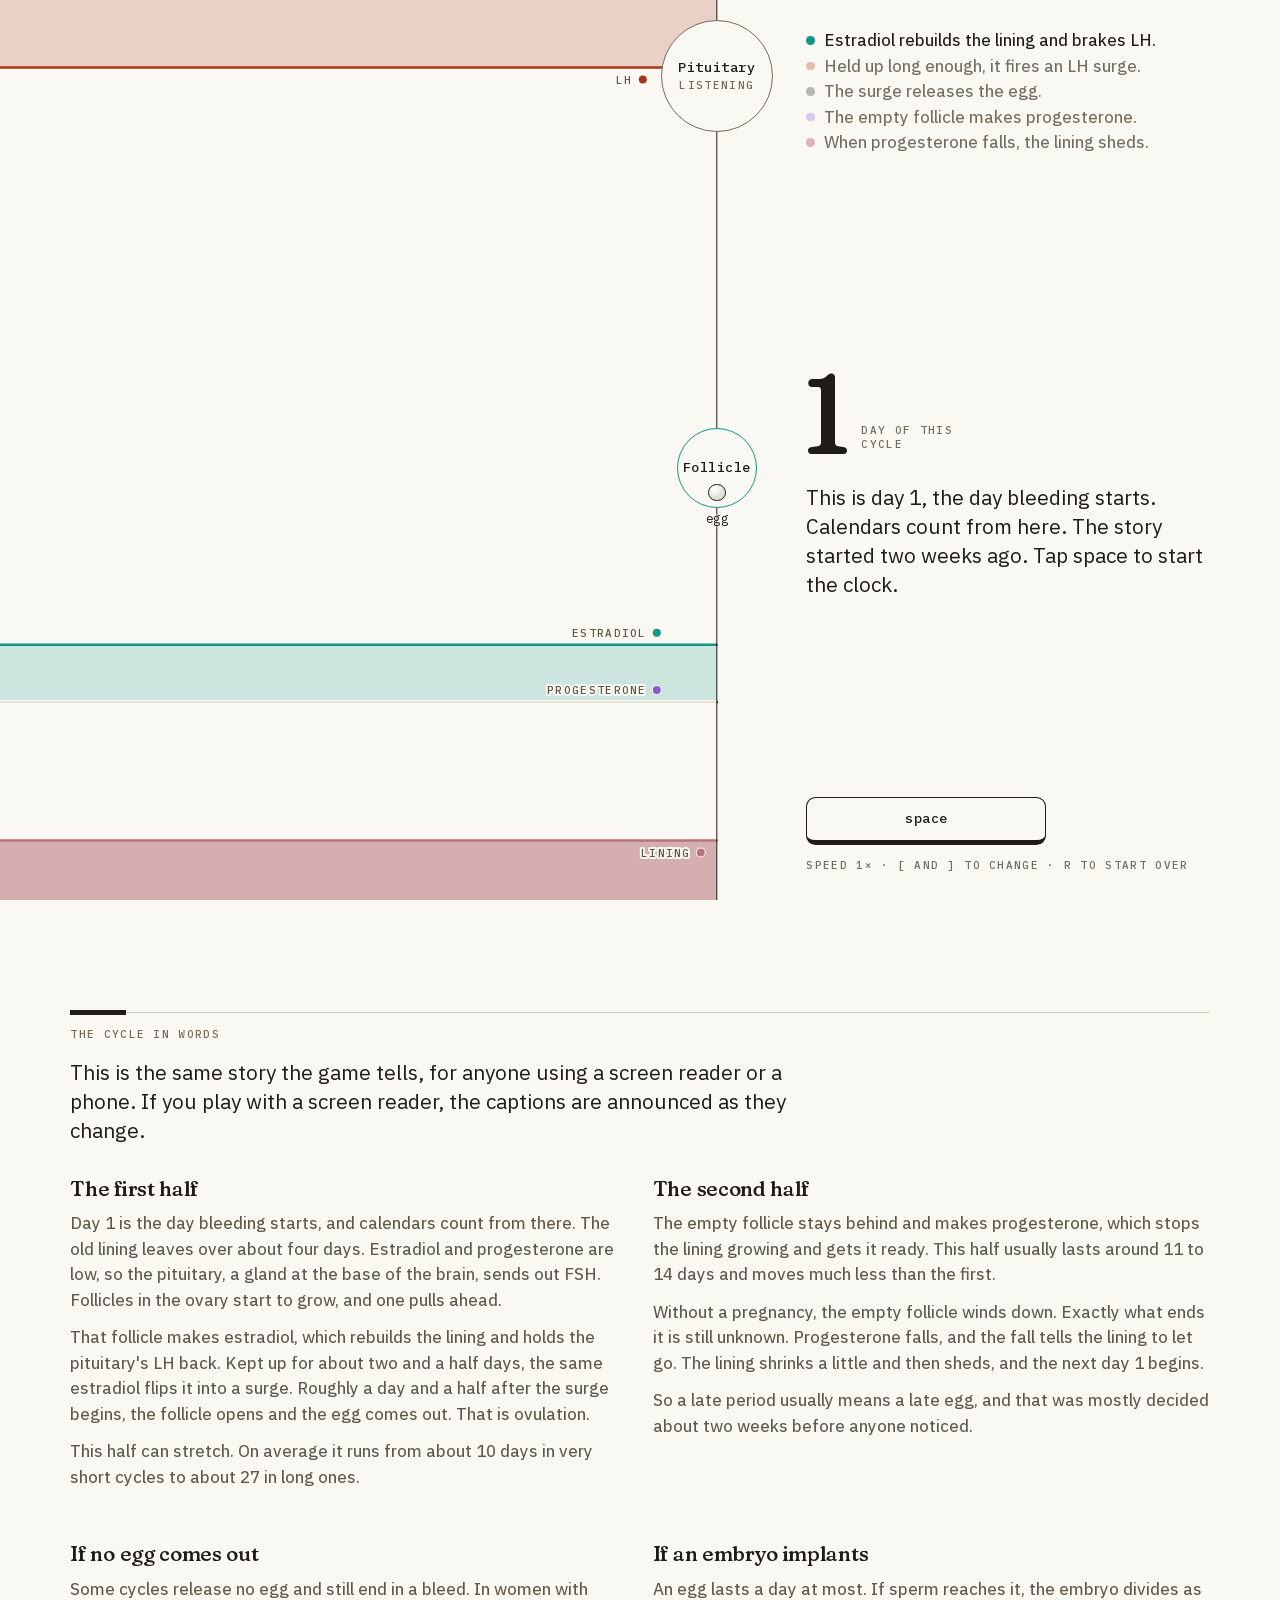
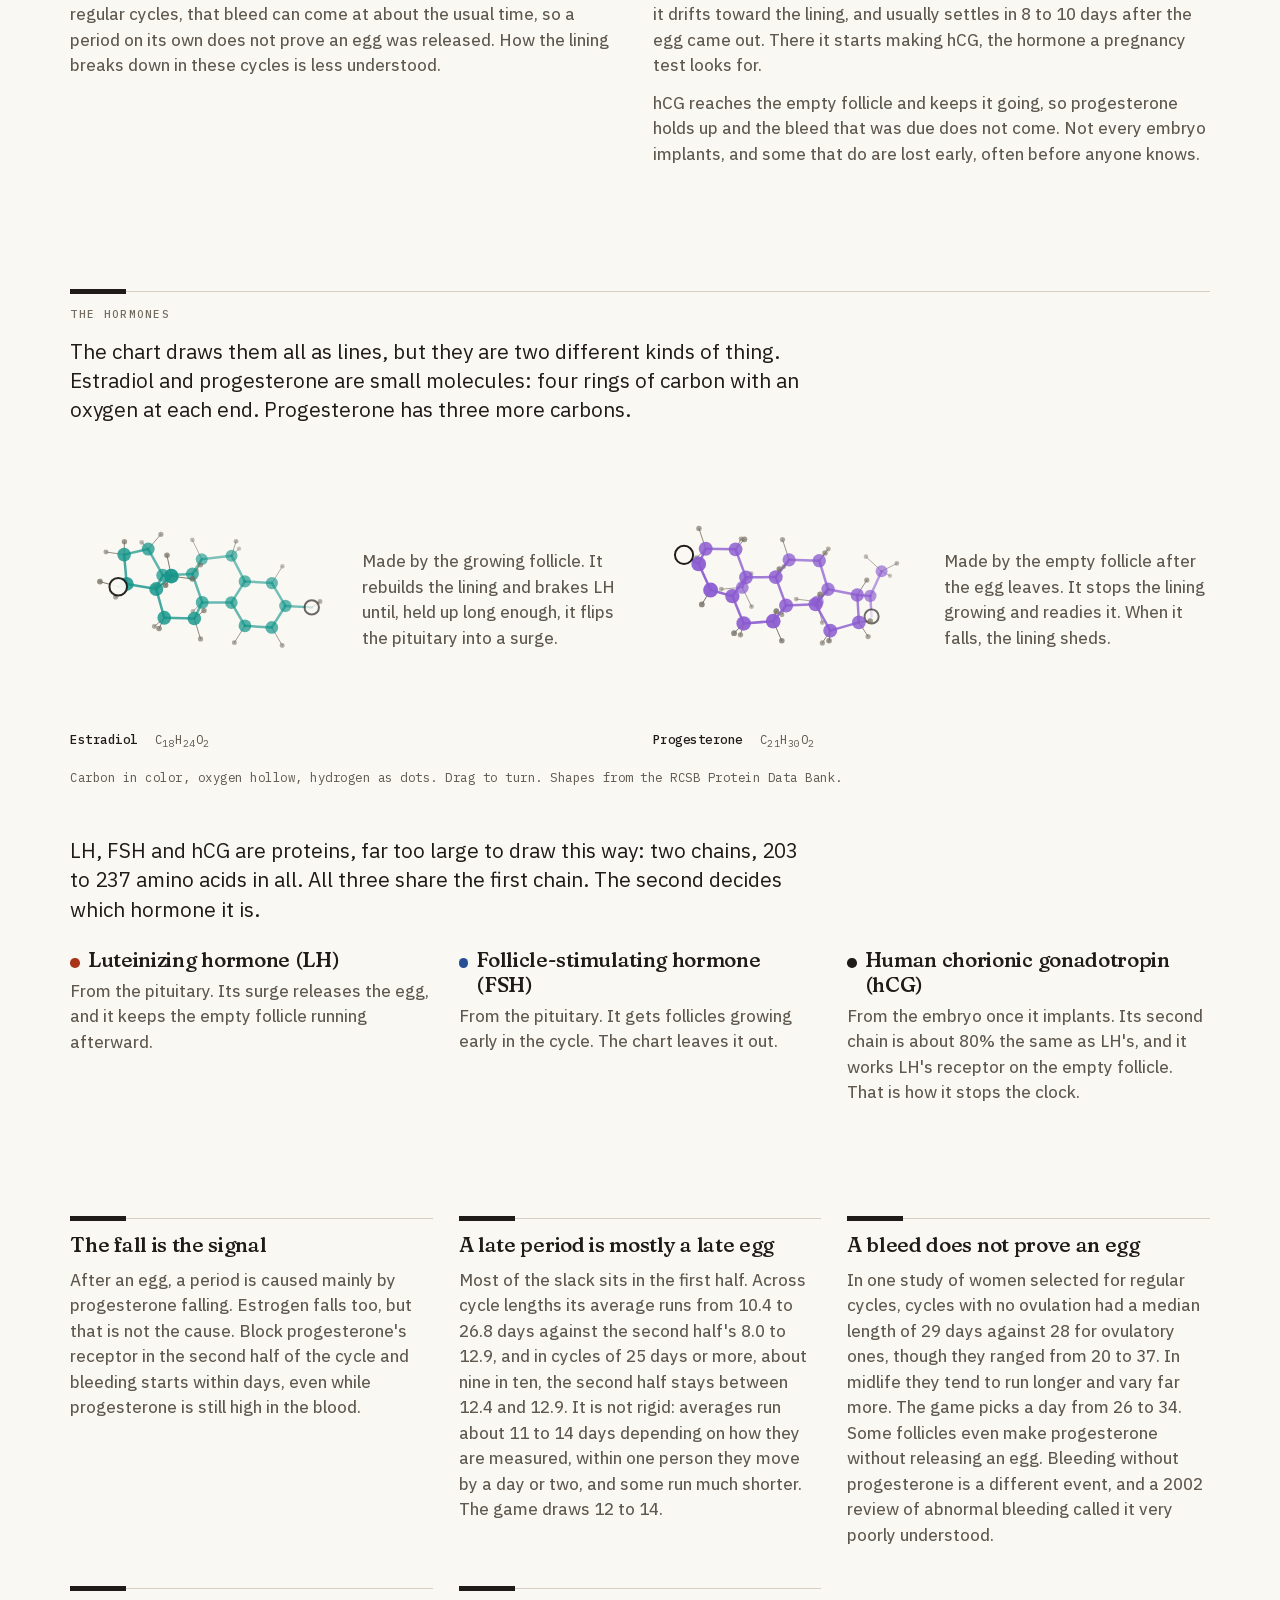
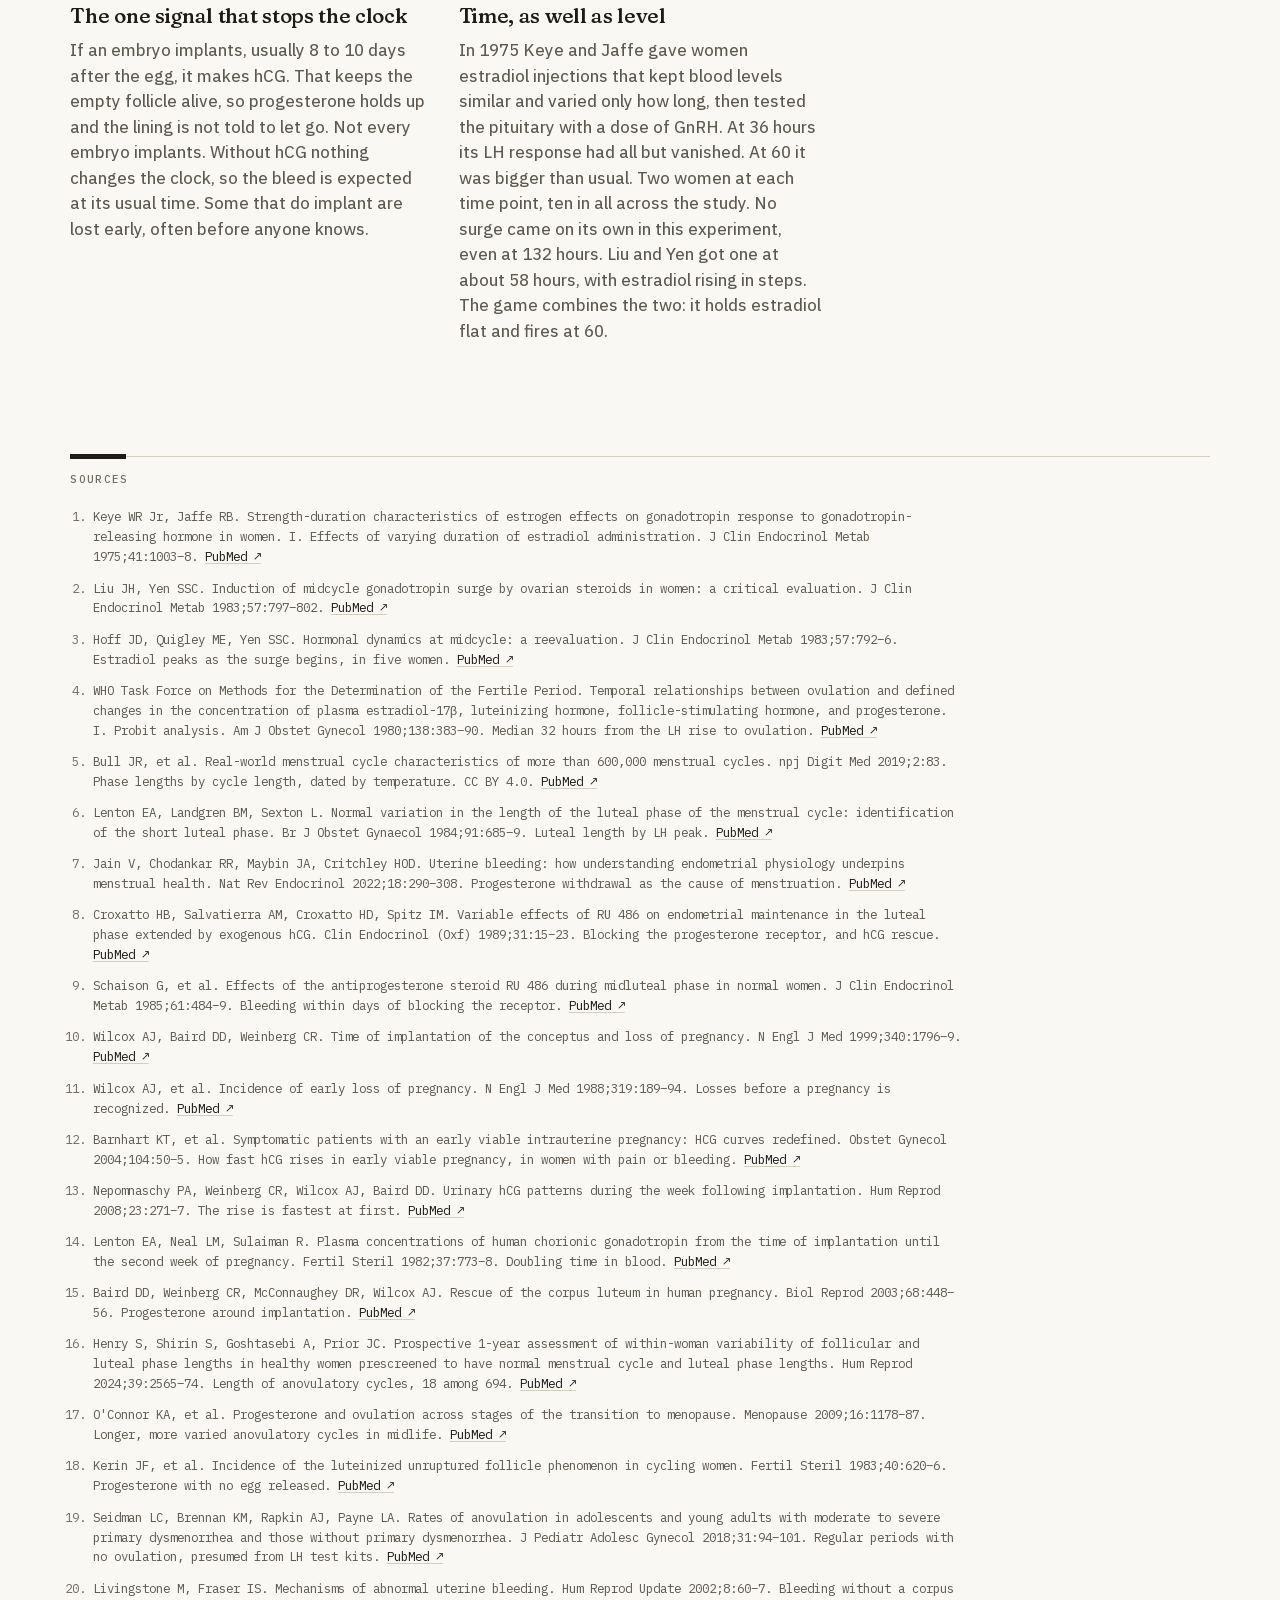
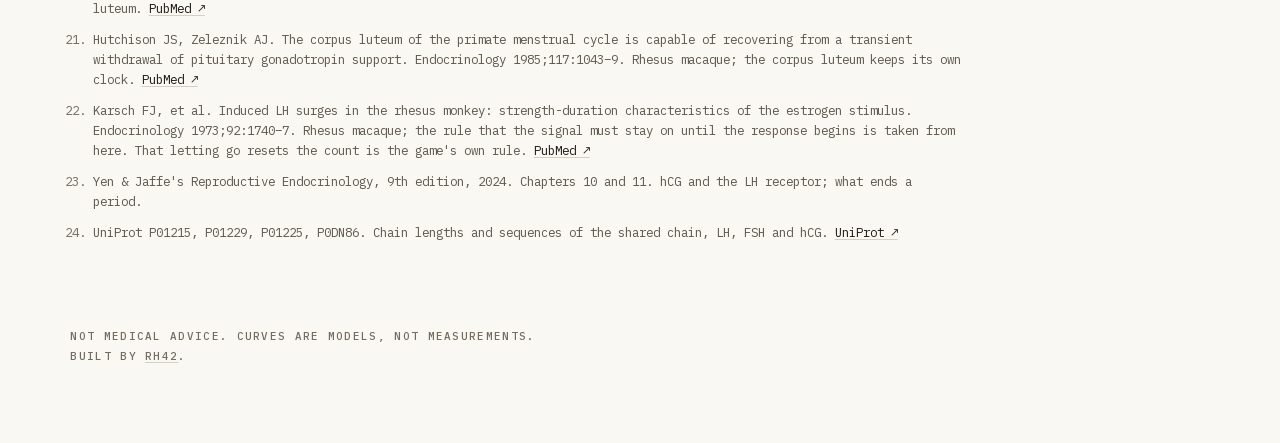
==== loop/index.html @ fba5a84f "loop/: one cycle, noindex draft + alt text fixes" ====
<!doctype html>
<html lang="en">
<head>
<meta charset="utf-8">
<meta name="viewport" content="width=device-width, initial-scale=1">
<title>One cycle</title>
<meta name="description" content="Hold the space bar and run a menstrual cycle: estradiol, the LH surge, ovulation, progesterone, and the bleed that follows about two weeks later.">
<meta name="robots" content="noindex">
<link rel="icon" href="../favicon.svg" type="image/svg+xml">
<link rel="stylesheet" href="../css/tokens.css?v=2">
<link rel="stylesheet" href="../css/base.css">
<link rel="stylesheet" href="../css/molecule.css">
<link rel="stylesheet" href="loop.css?v=8">
</head>
<body>
<noscript>
  <div style="max-width:62ch;margin:3rem auto;padding:0 1.5rem;font:400 16px/1.65 Georgia,serif">
    <h1>One cycle</h1>
    <p>A follicle makes estradiol, which rebuilds the lining and holds the pituitary back. Held up for about two and a half days, the same hormone flips the pituitary into an LH surge, and the surge releases the egg. The empty follicle then makes progesterone for about two weeks. When progesterone falls, the lining sheds. That is the bleed. If an embryo implants, it makes hCG, which keeps the empty follicle going, so progesterone holds up and there is no bleed.</p>
    <p><em>This page is interactive and needs JavaScript to draw itself. The summary above is the whole idea.</em></p>
  </div>
</noscript>

<main>
  <a class="skip" href="#words">Skip the game and read the cycle in words</a>
  <section class="stage" id="stage" aria-labelledby="st-h">
    <h1 id="st-h" class="sr-only">One cycle</h1>
    <div class="plot" id="plot" aria-hidden="true"></div>

    <div class="pit" id="pit" data-state="quiet" aria-hidden="true">
      <span class="organ-name">Pituitary</span>
      <span class="organ-state" id="pit-state">listening</span>
    </div>
    <div class="ov" id="ov" data-state="follicle" aria-hidden="true">
      <span class="organ-name" id="ov-name">Follicle</span>
      <span class="egg"></span>
    </div>

    <div class="future" id="future">
      <div class="slot">
        <ol class="chain" id="chain">
          <li data-c="e2">Estradiol rebuilds the lining and brakes LH.</li>
          <li data-c="lh">Held up long enough, it fires an LH surge.</li>
          <li data-c="egg-c">The surge releases the egg.</li>
          <li data-c="p4">The empty follicle makes progesterone.</li>
          <li data-c="blood">When progesterone falls, the lining sheds.</li>
        </ol>
        <div class="bars" id="bars"></div>
      </div>
      <p class="count" id="count-wrap"><span class="count-num" id="count">1</span><span class="label count-unit"><span id="count-unit">day of this cycle</span><span id="count-sub"></span></span></p>
      <p class="say" id="say" aria-live="polite">This is day 1, the day bleeding starts. Calendars count from here. The story started two weeks ago. Tap space to start the clock.</p>
      <div class="controls">
        <kbd class="key" id="key">space</kbd>
        <button type="button" class="reset" id="reset" hidden>Start over</button>
      </div>
      <p class="label speed" id="speed"></p>
    </div>
  </section>

  <div class="page">
    <p class="narrow">This version is built for a keyboard and a wide screen. Open it on a laptop to hold the space bar.</p>
    <section class="words" id="words" aria-labelledby="words-h">
      <div class="tab"><h2 id="words-h" class="label">The cycle in words</h2></div>
      <p class="cast-lede">This is the same story the game tells, for anyone using a screen reader or a phone. If you play with a screen reader, the captions are announced as they change.</p>
      <div class="words-grid grid">
        <article>
          <h3>The first half</h3>
          <p>Day 1 is the day bleeding starts, and calendars count from there. The old lining leaves over about four days. Estradiol and progesterone are low, so the pituitary, a gland at the base of the brain, sends out FSH. Follicles in the ovary start to grow, and one pulls ahead.</p>
          <p>That follicle makes estradiol, which rebuilds the lining and holds the pituitary's LH back. Kept up for about two and a half days, the same estradiol flips it into a surge. Roughly a day and a half after the surge begins, the follicle opens and the egg comes out. That is ovulation.</p>
          <p>This half can stretch. On average it runs from about 10 days in very short cycles to about 27 in long ones.</p>
        </article>
        <article>
          <h3>The second half</h3>
          <p>The empty follicle stays behind and makes progesterone, which stops the lining growing and gets it ready. This half usually lasts around 11 to 14 days and moves much less than the first.</p>
          <p>Without a pregnancy, the empty follicle winds down. Exactly what ends it is still unknown. Progesterone falls, and the fall tells the lining to let go. The lining shrinks a little and then sheds, and the next day 1 begins.</p>
          <p>So a late period usually means a late egg, and that was mostly decided about two weeks before anyone noticed.</p>
        </article>
        <article>
          <h3>If no egg comes out</h3>
          <p>Some cycles release no egg and still end in a bleed. In women with regular cycles, that bleed can come at about the usual time, so a period on its own does not prove an egg was released. How the lining breaks down in these cycles is less understood.</p>
        </article>
        <article>
          <h3>If an embryo implants</h3>
          <p>An egg lasts a day at most. If sperm reaches it, the embryo divides as it drifts toward the lining, and usually settles in 8 to 10 days after the egg came out. There it starts making hCG, the hormone a pregnancy test looks for.</p>
          <p>hCG reaches the empty follicle and keeps it going, so progesterone holds up and the bleed that was due does not come. Not every embryo implants, and some that do are lost early, often before anyone knows.</p>
        </article>
      </div>
    </section>

    <section class="cast" aria-labelledby="cast-h">
      <div class="tab"><h2 id="cast-h" class="label">The hormones</h2></div>
      <p class="cast-lede">The chart draws them all as lines, but they are two different kinds of thing. Estradiol and progesterone are small molecules: four rings of carbon with an oxygen at each end. Progesterone has three more carbons.</p>
      <div class="cast-small grid">
        <figure class="mol" data-mol="e2">
          <div class="mol-view" data-key="estradiol"></div>
          <figcaption><span class="mol-name">Estradiol</span> <span class="mol-formula">C<sub>18</sub>H<sub>24</sub>O<sub>2</sub></span></figcaption>
        </figure>
        <p class="cast-text">Made by the growing follicle. It rebuilds the lining and brakes LH until, held up long enough, it flips the pituitary into a surge.</p>
        <figure class="mol" data-mol="p4">
          <div class="mol-view" data-key="progesterone"></div>
          <figcaption><span class="mol-name">Progesterone</span> <span class="mol-formula">C<sub>21</sub>H<sub>30</sub>O<sub>2</sub></span></figcaption>
        </figure>
        <p class="cast-text">Made by the empty follicle after the egg leaves. It stops the lining growing and readies it. When it falls, the lining sheds.</p>
      </div>
      <p class="cast-how">Carbon in color, oxygen hollow, hydrogen as dots. Drag to turn. Shapes from the RCSB Protein Data Bank.</p>
      <p class="cast-lede proteins">LH, FSH and hCG are proteins, far too large to draw this way: two chains, 203 to 237 amino acids in all. All three share the first chain. The second decides which hormone it is.</p>
      <div class="cast-big grid">
        <article data-c="lh"><h3>Luteinizing hormone (LH)</h3><p>From the pituitary. Its surge releases the egg, and it keeps the empty follicle running afterward.</p></article>
        <article data-c="fsh"><h3>Follicle-stimulating hormone (FSH)</h3><p>From the pituitary. It gets follicles growing early in the cycle. The chart leaves it out.</p></article>
        <article data-c="hcg"><h3>Human chorionic gonadotropin (hCG)</h3><p>From the embryo once it implants. Its second chain is about 80% the same as LH's, and it works LH's receptor on the empty follicle. That is how it stops the clock.</p></article>
      </div>
    </section>

    <section class="notes grid" aria-label="What the cycle shows">
      <article class="tab">
        <h3>The fall is the signal</h3>
        <p>After an egg, a period is caused mainly by progesterone falling. Estrogen falls too, but that is not the cause. Block progesterone's receptor in the second half of the cycle and bleeding starts within days, even while progesterone is still high in the blood.</p>
      </article>
      <article class="tab">
        <h3>A late period is mostly a late egg</h3>
        <p>Most of the slack sits in the first half. Across cycle lengths its average runs from 10.4 to 26.8 days against the second half's 8.0 to 12.9, and in cycles of 25 days or more, about nine in ten, the second half stays between 12.4 and 12.9. It is not rigid: averages run about 11 to 14 days depending on how they are measured, within one person they move by a day or two, and some run much shorter. The game draws 12 to 14.</p>
      </article>
      <article class="tab">
        <h3>A bleed does not prove an egg</h3>
        <p>In one study of women selected for regular cycles, cycles with no ovulation had a median length of 29 days against 28 for ovulatory ones, though they ranged from 20 to 37. In midlife they tend to run longer and vary far more. The game picks a day from 26 to 34. Some follicles even make progesterone without releasing an egg. Bleeding without progesterone is a different event, and a 2002 review of abnormal bleeding called it very poorly understood.</p>
      </article>
      <article class="tab">
        <h3>The one signal that stops the clock</h3>
        <p>If an embryo implants, usually 8 to 10 days after the egg, it makes hCG. That keeps the empty follicle alive, so progesterone holds up and the lining is not told to let go. Not every embryo implants. Without hCG nothing changes the clock, so the bleed is expected at its usual time. Some that do implant are lost early, often before anyone knows.</p>
      </article>
      <article class="tab">
        <h3>Time, as well as level</h3>
        <p>In 1975 Keye and Jaffe gave women estradiol injections that kept blood levels similar and varied only how long, then tested the pituitary with a dose of GnRH. At 36 hours its LH response had all but vanished. At 60 it was bigger than usual. Two women at each time point, ten in all across the study. No surge came on its own in this experiment, even at 132 hours. Liu and Yen got one at about 58 hours, with estradiol rising in steps. The game combines the two: it holds estradiol flat and fires at 60.</p>
      </article>
    </section>

    <section class="sources" aria-labelledby="src-h">
      <div class="tab"><h2 id="src-h" class="label">Sources</h2></div>
      <ol>
        <li>Keye WR Jr, Jaffe RB. Strength-duration characteristics of estrogen effects on gonadotropin response to gonadotropin-releasing hormone in women. I. Effects of varying duration of estradiol administration. J Clin Endocrinol Metab 1975;41:1003–8. <a href="https://pubmed.ncbi.nlm.nih.gov/1107343/" target="_blank" rel="noopener">PubMed ↗</a></li>
        <li>Liu JH, Yen SSC. Induction of midcycle gonadotropin surge by ovarian steroids in women: a critical evaluation. J Clin Endocrinol Metab 1983;57:797–802. <a href="https://pubmed.ncbi.nlm.nih.gov/6411754/" target="_blank" rel="noopener">PubMed ↗</a></li>
        <li>Hoff JD, Quigley ME, Yen SSC. Hormonal dynamics at midcycle: a reevaluation. J Clin Endocrinol Metab 1983;57:792–6. Estradiol peaks as the surge begins, in five women. <a href="https://pubmed.ncbi.nlm.nih.gov/6411753/" target="_blank" rel="noopener">PubMed ↗</a></li>
        <li>WHO Task Force on Methods for the Determination of the Fertile Period. Temporal relationships between ovulation and defined changes in the concentration of plasma estradiol-17&beta;, luteinizing hormone, follicle-stimulating hormone, and progesterone. I. Probit analysis. Am J Obstet Gynecol 1980;138:383–90. Median 32 hours from the LH rise to ovulation. <a href="https://pubmed.ncbi.nlm.nih.gov/6775535/" target="_blank" rel="noopener">PubMed ↗</a></li>
        <li>Bull JR, et al. Real-world menstrual cycle characteristics of more than 600,000 menstrual cycles. npj Digit Med 2019;2:83. Phase lengths by cycle length, dated by temperature. CC BY 4.0. <a href="https://pubmed.ncbi.nlm.nih.gov/31482137/" target="_blank" rel="noopener">PubMed ↗</a></li>
        <li>Lenton EA, Landgren BM, Sexton L. Normal variation in the length of the luteal phase of the menstrual cycle: identification of the short luteal phase. Br J Obstet Gynaecol 1984;91:685–9. Luteal length by LH peak. <a href="https://pubmed.ncbi.nlm.nih.gov/6743610/" target="_blank" rel="noopener">PubMed ↗</a></li>
        <li>Jain V, Chodankar RR, Maybin JA, Critchley HOD. Uterine bleeding: how understanding endometrial physiology underpins menstrual health. Nat Rev Endocrinol 2022;18:290–308. Progesterone withdrawal as the cause of menstruation. <a href="https://pubmed.ncbi.nlm.nih.gov/35136207/" target="_blank" rel="noopener">PubMed ↗</a></li>
        <li>Croxatto HB, Salvatierra AM, Croxatto HD, Spitz IM. Variable effects of RU 486 on endometrial maintenance in the luteal phase extended by exogenous hCG. Clin Endocrinol (Oxf) 1989;31:15–23. Blocking the progesterone receptor, and hCG rescue. <a href="https://pubmed.ncbi.nlm.nih.gov/2598478/" target="_blank" rel="noopener">PubMed ↗</a></li>
        <li>Schaison G, et al. Effects of the antiprogesterone steroid RU 486 during midluteal phase in normal women. J Clin Endocrinol Metab 1985;61:484–9. Bleeding within days of blocking the receptor. <a href="https://pubmed.ncbi.nlm.nih.gov/2991322/" target="_blank" rel="noopener">PubMed ↗</a></li>
        <li>Wilcox AJ, Baird DD, Weinberg CR. Time of implantation of the conceptus and loss of pregnancy. N Engl J Med 1999;340:1796–9. <a href="https://pubmed.ncbi.nlm.nih.gov/10362823/" target="_blank" rel="noopener">PubMed ↗</a></li>
        <li>Wilcox AJ, et al. Incidence of early loss of pregnancy. N Engl J Med 1988;319:189–94. Losses before a pregnancy is recognized. <a href="https://pubmed.ncbi.nlm.nih.gov/3393170/" target="_blank" rel="noopener">PubMed ↗</a></li>
        <li>Barnhart KT, et al. Symptomatic patients with an early viable intrauterine pregnancy: HCG curves redefined. Obstet Gynecol 2004;104:50–5. How fast hCG rises in early viable pregnancy, in women with pain or bleeding. <a href="https://pubmed.ncbi.nlm.nih.gov/15229000/" target="_blank" rel="noopener">PubMed ↗</a></li>
        <li>Nepomnaschy PA, Weinberg CR, Wilcox AJ, Baird DD. Urinary hCG patterns during the week following implantation. Hum Reprod 2008;23:271–7. The rise is fastest at first. <a href="https://pubmed.ncbi.nlm.nih.gov/18083748/" target="_blank" rel="noopener">PubMed ↗</a></li>
        <li>Lenton EA, Neal LM, Sulaiman R. Plasma concentrations of human chorionic gonadotropin from the time of implantation until the second week of pregnancy. Fertil Steril 1982;37:773–8. Doubling time in blood. <a href="https://pubmed.ncbi.nlm.nih.gov/7115557/" target="_blank" rel="noopener">PubMed ↗</a></li>
        <li>Baird DD, Weinberg CR, McConnaughey DR, Wilcox AJ. Rescue of the corpus luteum in human pregnancy. Biol Reprod 2003;68:448–56. Progesterone around implantation. <a href="https://pubmed.ncbi.nlm.nih.gov/12533407/" target="_blank" rel="noopener">PubMed ↗</a></li>
        <li>Henry S, Shirin S, Goshtasebi A, Prior JC. Prospective 1-year assessment of within-woman variability of follicular and luteal phase lengths in healthy women prescreened to have normal menstrual cycle and luteal phase lengths. Hum Reprod 2024;39:2565–74. Length of anovulatory cycles, 18 among 694. <a href="https://pubmed.ncbi.nlm.nih.gov/39320898/" target="_blank" rel="noopener">PubMed ↗</a></li>
        <li>O'Connor KA, et al. Progesterone and ovulation across stages of the transition to menopause. Menopause 2009;16:1178–87. Longer, more varied anovulatory cycles in midlife. <a href="https://pubmed.ncbi.nlm.nih.gov/19568209/" target="_blank" rel="noopener">PubMed ↗</a></li>
        <li>Kerin JF, et al. Incidence of the luteinized unruptured follicle phenomenon in cycling women. Fertil Steril 1983;40:620–6. Progesterone with no egg released. <a href="https://pubmed.ncbi.nlm.nih.gov/6628705/" target="_blank" rel="noopener">PubMed ↗</a></li>
        <li>Seidman LC, Brennan KM, Rapkin AJ, Payne LA. Rates of anovulation in adolescents and young adults with moderate to severe primary dysmenorrhea and those without primary dysmenorrhea. J Pediatr Adolesc Gynecol 2018;31:94–101. Regular periods with no ovulation, presumed from LH test kits. <a href="https://pubmed.ncbi.nlm.nih.gov/29017868/" target="_blank" rel="noopener">PubMed ↗</a></li>
        <li>Livingstone M, Fraser IS. Mechanisms of abnormal uterine bleeding. Hum Reprod Update 2002;8:60–7. Bleeding without a corpus luteum. <a href="https://pubmed.ncbi.nlm.nih.gov/11866241/" target="_blank" rel="noopener">PubMed ↗</a></li>
        <li>Hutchison JS, Zeleznik AJ. The corpus luteum of the primate menstrual cycle is capable of recovering from a transient withdrawal of pituitary gonadotropin support. Endocrinology 1985;117:1043–9. Rhesus macaque; the corpus luteum keeps its own clock. <a href="https://pubmed.ncbi.nlm.nih.gov/3893990/" target="_blank" rel="noopener">PubMed ↗</a></li>
        <li>Karsch FJ, et al. Induced LH surges in the rhesus monkey: strength-duration characteristics of the estrogen stimulus. Endocrinology 1973;92:1740–7. Rhesus macaque; the rule that the signal must stay on until the response begins is taken from here. That letting go resets the count is the game's own rule. <a href="https://pubmed.ncbi.nlm.nih.gov/4196431/" target="_blank" rel="noopener">PubMed ↗</a></li>
        <li>Yen &amp; Jaffe's Reproductive Endocrinology, 9th edition, 2024. Chapters 10 and 11. hCG and the LH receptor; what ends a period.</li>
        <li>UniProt P01215, P01229, P01225, P0DN86. Chain lengths and sequences of the shared chain, LH, FSH and hCG. <a href="https://www.uniprot.org/uniprotkb/P01215/entry" target="_blank" rel="noopener">UniProt ↗</a></li>
      </ol>
    </section>

    <footer class="foot">
      <p class="label foot-note"><span>Not medical advice.</span> <span>Curves are models, not measurements.</span></p>
      <p class="label foot-note"><span>Built by <a href="https://rh42.github.io/" target="_blank" rel="noopener">rh42</a>.</span></p>
    </footer>
  </div>
</main>
<script type="module" src="loop.js?v=13"></script>
<script type="module" src="cast.js?v=3"></script>
</body>
</html>
---- css/tokens.css ----
/* self-hosted: no visitor IPs to Google, no third-party request on any page. Plex Sans is one
   variable file (weight and width axes); Fraunces is one variable file carrying the optical
   size, weight and SOFT axes the display roles below ask for. Latin subset only. Both
   families are SIL OFL 1.1 and their licences ship beside them in fonts/. */
@font-face { font-family: 'Fraunces'; src: url('../fonts/Fraunces-var.woff2') format('woff2'); font-weight: 100 900; font-display: swap; }
@font-face { font-family: 'IBM Plex Sans'; src: url('../fonts/PlexSans-var.woff2') format('woff2'); font-weight: 100 700; font-stretch: 75% 100%; font-style: normal; font-display: swap; }
@font-face { font-family: 'IBM Plex Sans'; src: url('../fonts/PlexSans-var-italic.woff2') format('woff2'); font-weight: 100 700; font-stretch: 75% 100%; font-style: italic; font-display: swap; }
@font-face { font-family: 'IBM Plex Mono'; src: url('../fonts/PlexMono-400.woff2') format('woff2'); font-weight: 400; font-display: swap; }
@font-face { font-family: 'IBM Plex Mono'; src: url('../fonts/PlexMono-500.woff2') format('woff2'); font-weight: 500; font-display: swap; }

:root {
  color-scheme: light dark;

  --paper: #FAF8F3;
  --wash: #F1EDE4;
  --hairline: #E7E2D7;
  --rule: #D5CEC1;
  --ink: #1E1B18;
  --ink-2: #5E584E;
  --ink-3: #736C61;

  /* color names a molecule, never a body */
  --e2: #14958A;
  --t: #AF8517;
  --lh: #A8341A;
  --fsh: #255096;
  --p4: #8A5BD0;

  /* three families, no more */
  --display: 'Fraunces', 'Iowan Old Style', Georgia, serif;
  --body: 'IBM Plex Sans', system-ui, sans-serif;
  --mono: 'IBM Plex Mono', ui-monospace, Menlo, monospace;

  /* size scale: xs/sm/md are mono territory, 0..3 are prose and display */
  --t-xs: .68rem;
  --t-sm: .78rem;
  --t-md: .85rem;
  --t-0: 1.0625rem;
  --t-1: 1.3rem;
  --t-2: 1.5rem;
  --t-3: clamp(3rem, 9vw, 7rem);

  /* type roles: every text element uses one of these, nothing sets a size on its own */
  --f-h1: 500 var(--t-3)/.92 var(--display);
  --f-heading: 500 var(--t-1)/1.2 var(--display);
  --f-chart-title: 500 var(--t-2)/1 var(--display);
  --f-body: 450 var(--t-0)/1.5 var(--body);
  --f-lede: 400 var(--t-1)/1.4 var(--body);
  --f-aside: italic 400 var(--t-md)/1.4 var(--body);
  --f-mono: 400 var(--t-sm)/1.6 var(--mono);
  --f-mono-xs: 400 var(--t-xs)/1 var(--mono);
  --f-label: 500 var(--t-xs)/1.3 var(--mono);
  --f-ui: 500 var(--t-md)/1 var(--mono);
  --track-mono: .04em;
  --track-label: .12em;

  --gutter: clamp(1rem, 3vw, 2.5rem);
  --col-gap: clamp(1rem, 2vw, 2rem);
  --measure: 34rem;

  --ease: cubic-bezier(.45, .05, .25, 1);
  --t-quick: 160ms;
  --t-scene: 1100ms;
}

@media (prefers-color-scheme: dark) {
  :root {
    --paper: #191817;
    --wash: #211F1D;
    --hairline: #2E2C28;
    --rule: #3D3A34;
    --ink: #ECE9E2;
    --ink-2: #A8A294;
    --ink-3: #8F897B;
    --e2: #098265;
    --t: #B08D3F;
    --lh: #C23408;
    --fsh: #4296E7;
    --p4: #814CC8;
  }
}

@media (prefers-reduced-motion: reduce) {
  :root { --t-quick: 0ms; --t-scene: 0ms; }
}
---- css/base.css ----
*, *::before, *::after { box-sizing: border-box; }
html { -webkit-text-size-adjust: 100%; }
h1, h2, h3 { font: var(--f-heading); font-variation-settings: 'SOFT' 100; letter-spacing: -.015em; margin: 0; }
body {
  margin: 0;
  background: var(--paper);
  color: var(--ink);
  font: var(--f-body);
  -webkit-font-smoothing: antialiased;
}

.page { max-width: 76rem; margin-inline: auto; padding-inline: var(--gutter); }
.grid { display: grid; grid-template-columns: repeat(12, minmax(0, 1fr)); column-gap: var(--col-gap); }

.label {
  font: var(--f-label);
  letter-spacing: var(--track-label);
  text-transform: uppercase;
  color: var(--ink-3);
}

/* thin rule with one thick stub: opens every block. The stub is absolute, so position must
   stay a containing block here — un-stick a .tab with relative, never static. */
.tab { position: relative; border-top: 1px solid var(--rule); padding-top: .9rem; }
.tab::before {
  content: ''; position: absolute; left: 0; top: -3px;
  width: 3.5rem; height: 5px; background: var(--stub, var(--ink));
}

a { color: inherit; text-decoration-color: var(--rule); text-underline-offset: .18em; }
a:hover { text-decoration-color: currentColor; }
:focus-visible { outline: 2px solid var(--ink); outline-offset: 3px; border-radius: 2px; }

.sr-only {
  position: absolute; width: 1px; height: 1px; margin: -1px; padding: 0;
  overflow: hidden; clip-path: inset(50%); white-space: nowrap; border: 0;
}

/* page furniture: masthead, title, lede and footer. Shared by every page in the series,
   so a new one cannot drift from the look of the last. */
.mast { padding-top: clamp(2rem, 5vw, 3.5rem); }
.mast-bar { display: flex; justify-content: space-between; gap: 1rem; flex-wrap: wrap; }
/* the `font:` shorthand resets font-variation-settings, so SOFT is re-declared AFTER it
   here and not inherited from the h1/h2/h3 rule above */
h1 { margin: clamp(2rem, 6vw, 4rem) 0 0; font: var(--f-h1); font-variation-settings: 'SOFT' 100; letter-spacing: -.035em; }
.dek {
  grid-column: 1 / span 7; margin: clamp(1.5rem, 3vw, 2.25rem) 0 0;
  font: var(--f-lede); color: var(--ink-2); max-width: var(--measure);
}

.foot { margin: clamp(3rem, 7vw, 5rem) 0; }
/* each sentence breaks as a unit, so a narrow screen splits them instead of orphaning two words */
.foot-note { margin: 0 0 .4rem; }
.foot-note span { display: inline-block; }
/* four characters is a small target on a phone: grow the hit area without moving the line */
.foot-note a { position: relative; }
.foot-note a::after { content: ''; position: absolute; inset: -.75rem -.5rem; }
---- css/molecule.css ----
/* the ball-and-stick figure: mounted by js/molecule.js, styled from the page's own tokens.
   Shared, so any page that mounts a molecule links this and nothing else. */
.mol { margin: 0; --mol: var(--e2); --stub: var(--mol); }
.mol[data-mol='t'] { --mol: var(--t); }
.mol-view { aspect-ratio: 1; margin-top: .5rem; }
.mol-view svg { display: block; width: 100%; height: 100%; overflow: visible; cursor: grab; touch-action: pan-y; outline: none; }
.mol-view svg.grabbing { cursor: grabbing; }
.mol-view svg:focus-visible { outline: 2px solid var(--ink); outline-offset: 4px; border-radius: 4px; }
.mol .bond { stroke: var(--mol); stroke-width: 2.5; stroke-linecap: round; }
.mol .bond-h { stroke: var(--ink-3); stroke-width: 1; }
.mol .atom-c { fill: var(--mol); }
.mol .atom-o { fill: var(--paper); stroke: var(--ink); stroke-width: 2; }
.mol .atom-h { fill: var(--ink-3); }
.mol .atom-extra { stroke: var(--ink); stroke-width: 2; }
.mol .tag-lead { stroke: var(--ink); stroke-width: 1; }
.mol .tag-text { font: var(--f-aside); fill: var(--ink); paint-order: stroke; stroke: var(--paper); stroke-width: 4px; stroke-linejoin: round; }
.mol figcaption { margin-top: .5rem; font: var(--f-mono); letter-spacing: var(--track-mono); color: var(--ink-2); }
.mol-name { color: var(--ink); font-weight: 500; }
.mol-formula { margin-left: .6rem; }
.mol-formula sub { font-size: .8em; }
---- loop/loop.css ----
/* The stage is the whole screen. Time scrolls left past the now line; the organs stand on that
   line, top to bottom in the order the signal travels. Right of it is empty future. */
.stage {
  --now: 56%;
  --lining: #B9747B; --blood: #8E1B2C;
  position: relative; height: 100svh; min-height: 36rem; overflow: hidden;
  user-select: none; -webkit-user-select: none; touch-action: none; cursor: default;
}
@media (prefers-color-scheme: dark) { .stage { --lining: #B9747B; --blood: #D0445A; } }
.plot { position: absolute; inset: 0; }
.plot svg { display: block; width: 100%; height: 100%; }

.plot .area { stroke: none; fill-opacity: .2; }
.plot .area.lining { fill-opacity: .55; }
.plot .edge { fill: none; stroke-width: 2.5; stroke-linejoin: round; stroke-linecap: round; }
.e2 { --c: var(--e2); } .lh { --c: var(--lh); } .p4 { --c: var(--p4); } .lining { --c: var(--lining); } .blood { --c: var(--blood); } .hcg { --c: var(--ink); }
.plot .area { fill: var(--c); }
.plot .edge { stroke: var(--c); }
.plot .dot { fill: var(--c); stroke: none; }
.plot .now { stroke: var(--ink); stroke-width: 1; }
/* progesterone at zero would otherwise draw a purple line along the floor all month */
.plot .floor-mask { stroke: var(--paper); stroke-width: 4; }
.plot .floor { stroke: var(--rule); stroke-width: 1; }
.plot .ticks { fill: none; stroke: var(--ink-3); stroke-width: 1; }
.plot .day { font: var(--f-mono-xs); letter-spacing: var(--track-mono); fill: var(--ink-3); text-anchor: middle; }
.plot .mark line { stroke: var(--ink); stroke-width: 1; }
.plot .mark text { font: var(--f-mono); letter-spacing: var(--track-mono); fill: var(--ink); text-anchor: end; paint-order: stroke; stroke: var(--paper); stroke-width: 4px; stroke-linejoin: round; }
.plot .mark.big text { font: var(--f-ui); }
.plot .name { font: var(--f-label); letter-spacing: var(--track-label); text-transform: uppercase; fill: var(--ink-2); text-anchor: end; paint-order: stroke; stroke: var(--paper); stroke-width: 4px; stroke-linejoin: round; }
.plot .swatch { fill: var(--c); stroke: var(--paper); stroke-width: 2; paint-order: stroke; }
.plot .ripple { fill: none; stroke: var(--lh); stroke-width: 2; opacity: 0; }

.pit, .ov {
  position: absolute; left: var(--now);
  display: flex; flex-direction: column; align-items: center; justify-content: center; gap: .2rem;
  border-radius: 50%; background: var(--paper); text-align: center;
}
.organ-name { font: var(--f-ui); letter-spacing: var(--track-mono); color: var(--ink); line-height: 1.15; }
.organ-state { font: var(--f-label); letter-spacing: var(--track-label); text-transform: uppercase; color: var(--ink-3); }

.pit { top: 1.25rem; width: 7rem; height: 7rem; translate: -50% 0; border: 1.5px solid var(--ink-3); transition: background var(--t-scene), border-color var(--t-quick); }
.pit[data-state='braking'] { border-color: var(--e2); }
.pit[data-state='firing'] { background: color-mix(in oklab, var(--lh) 22%, var(--paper)); border-color: var(--lh); }

/* --d and --k are set from the model: size, and how much of its hormone the organ is sending */
.ov {
  --hue: var(--e2);
  top: 52%; translate: -50% -50%; width: calc(var(--d, 5) * 1rem); height: calc(var(--d, 5) * 1rem);
  border: 1.5px solid var(--hue);
  background: color-mix(in oklab, var(--hue) calc(var(--k, 0) * 35%), var(--paper));
  transition: scale var(--t-quick) var(--ease), box-shadow var(--t-quick), border-color var(--t-scene);
}
.ov[data-hold='true'] { scale: 1.06; box-shadow: 0 0 0 8px color-mix(in oklab, var(--e2) 25%, transparent); }
.ov[data-state='empty'] { --hue: var(--p4); border-style: dashed; }
.egg {
  position: absolute; left: 50%; top: 100%; width: 1.1rem; height: 1.1rem; margin: -1.45rem 0 0 -.55rem;
  border: 1.5px solid var(--ink); border-radius: 50%;
  background: radial-gradient(circle at 35% 30%, var(--paper) 0 22%, transparent 55%), color-mix(in oklab, var(--ink) 10%, var(--paper));
}
.egg::after {
  content: 'egg'; position: absolute; left: 50%; top: calc(100% + .55rem); translate: -50% 0;
  font: var(--f-mono); letter-spacing: var(--track-mono); color: var(--ink); text-shadow: 0 0 3px var(--paper), 0 0 3px var(--paper);
}
.ov[data-state='empty'] .egg { translate: 0 14rem; opacity: 0; margin-top: .3rem; transition: translate 4s linear, opacity 1.2s ease-in 2.8s; }
.ov[data-state='spent'] .egg, .ov[data-embryo='true'] .egg { display: none; }
.plot .embryo .shell { fill: color-mix(in oklab, var(--ink) 8%, var(--paper)); stroke: var(--ink); stroke-width: 1.5; }
.plot .embryo .cell { fill: var(--paper); stroke: var(--ink); stroke-width: 1; }
.plot .embryo-name { text-anchor: start; }

.future {
  position: absolute; left: var(--now); right: 0; top: 0; bottom: 0;
  display: flex; flex-direction: column; padding: 1.75rem clamp(1.5rem, 4vw, 4rem) 1.75rem clamp(5.5rem, 7vw, 7rem);
}
.slot { min-height: 8.5rem; }
.chain { list-style: none; margin: 0; padding: 0; font: var(--f-body); color: var(--ink-3); }
.chain li { position: relative; padding-left: 1.1rem; transition: color var(--t-quick); }
.chain li::before { content: ''; position: absolute; left: 0; top: .48em; width: .55rem; height: .55rem; border-radius: 50%; background: var(--c); opacity: .3; transition: opacity var(--t-quick); }
.chain li.done { color: var(--ink-2); }
.chain li.done::before { opacity: .7; }
.chain li.now { color: var(--ink); }
.chain li.now::before { opacity: 1; }
.chain .egg-c { --c: var(--ink); }

.bars { display: none; }
.future[data-mode='summary'] .chain { display: none; }
.future[data-mode='summary'] .bars { display: block; }
.bars-head { display: flex; gap: 1rem; margin: 0 0 .5rem; }
.bars-head i { font-style: normal; }
.bars-head i::before { content: ''; display: inline-block; width: .55rem; height: .55rem; border-radius: 50%; margin-right: .4rem; background: var(--c); }
.bar { display: flex; align-items: center; height: 1.15rem; margin-bottom: .3rem; font: var(--f-mono-xs); color: var(--ink-2); letter-spacing: var(--track-mono); }
.bar span { display: block; height: .75rem; background: var(--c); }
.bar .none { background: repeating-linear-gradient(135deg, var(--lining) 0 3px, transparent 3px 7px); }
.bar b { font-weight: 400; margin-left: .6rem; white-space: nowrap; }

.count { display: flex; align-items: flex-end; gap: 1rem; margin: auto 0 0; }
.count-num { font: var(--f-h1); font-variation-settings: 'SOFT' 100; letter-spacing: -.035em; font-variant-numeric: tabular-nums; color: var(--ink); transition: color var(--t-quick); }
.count-unit { padding-bottom: .55rem; max-width: 7rem; }
.count-unit span { display: block; }
.count-unit span + span { margin-top: .3rem; color: var(--ink-2); }
.count[data-state='fading'] .count-num { color: var(--ink-3); }
.count[data-state='fired'] .count-num { color: var(--lh); }
.count[data-state='luteal'] .count-num { color: var(--p4); }
.count[data-state='shed'] .count-num { color: var(--blood); }
.say { margin: 1.1rem 0 auto; font: var(--f-lede); max-width: 28rem; min-height: 5.6em; transition: opacity 180ms; }
.say.swap { opacity: 0; }

.controls { display: flex; align-items: center; gap: 1.5rem; flex-wrap: wrap; }
.key {
  display: inline-flex; align-items: center; justify-content: center; width: 15rem; height: 3rem;
  border: 1.5px solid var(--ink); border-bottom-width: 5px; border-radius: .6rem; background: var(--paper);
  font: var(--f-ui); letter-spacing: var(--track-mono); color: var(--ink);
  transition: translate 60ms, border-bottom-width 60ms, background var(--t-quick), color var(--t-quick), opacity var(--t-quick);
}
.key.down { translate: 0 3px; border-bottom-width: 2px; }
.key.live { background: var(--e2); color: var(--paper); }
.key.idle { opacity: .4; }
.key.invite { background: var(--ink); color: var(--paper); }
.key.nope { animation: nope 320ms var(--ease); }
@keyframes nope { 20% { transform: translateX(-7px); } 45% { transform: translateX(6px); } 70% { transform: translateX(-3px); } }
.reset {
  padding: .35rem 0; background: none; border: 0; cursor: pointer;
  font: var(--f-mono); letter-spacing: var(--track-mono); color: var(--ink-2);
  text-decoration: underline; text-decoration-color: var(--rule); text-underline-offset: .18em;
}
.reset:hover { color: var(--ink); text-decoration-color: currentColor; }
.reset[hidden] { display: none; }
.speed { margin: .8rem 0 0; }

.stage.jolt { animation: jolt 380ms var(--ease); }
@keyframes jolt { 15% { transform: translateY(5px); } 40% { transform: translateY(-3px); } 70% { transform: translateY(1px); } }

.skip { position: absolute; top: .75rem; left: .75rem; z-index: 5; padding: .5rem .75rem; background: var(--ink); color: var(--paper); font: var(--f-mono); translate: 0 -200%; }
.skip:focus { translate: 0 0; }

.words { margin-top: clamp(4rem, 9vw, 7rem); scroll-margin-top: 1.5rem; }
.words h2 { margin: 0; }
.words-grid { margin-top: 2rem; row-gap: 2.5rem; }
.words-grid article { grid-column: span 6; }
.words-grid h3 { margin: 0 0 .6rem; }
.words-grid p { margin: 0 0 .75rem; color: var(--ink-2); max-width: 36rem; }

.cast { margin-top: clamp(4rem, 9vw, 7rem); }
.cast h2 { margin: 0; }
.cast-lede { max-width: 46rem; margin: 1rem 0 0; font: var(--f-lede); }
.cast-small { margin-top: 1.5rem; row-gap: 1.5rem; align-items: center; }
.cast-small .mol { grid-column: span 3; }
.cast-small .cast-text { grid-column: span 3; margin: 0; color: var(--ink-2); }
.mol[data-mol='p4'] { --mol: var(--p4); }
.cast-how { margin: 1rem 0 0; font: var(--f-mono); letter-spacing: var(--track-mono); color: var(--ink-2); }
.cast-lede.proteins { margin-top: 3rem; }
.cast-big { margin-top: 1.5rem; row-gap: 1.5rem; }
.cast-big article { grid-column: span 4; }
.cast-big h3 { position: relative; margin: 0 0 .4rem; padding-left: 1.1rem; }
.cast-big h3::before { content: ''; position: absolute; left: 0; top: .5em; width: .6rem; height: .6rem; border-radius: 50%; background: var(--c); }
.cast-big p { margin: 0; color: var(--ink-2); }
.cast-big [data-c='lh'] { --c: var(--lh); }
.cast-big [data-c='fsh'] { --c: var(--fsh); }
.cast-big [data-c='hcg'] { --c: var(--ink); }

.notes { margin-top: clamp(4rem, 9vw, 7rem); row-gap: 2.5rem; }
.notes article { grid-column: span 4; }
.notes h3 { margin: 0 0 .6rem; }
.notes p { margin: 0; color: var(--ink-2); }
.sources { margin-top: clamp(4rem, 9vw, 7rem); }
.sources h2 { margin: 0; }
.sources ol { margin: 1rem 0 0; padding: 0 0 0 1.4rem; max-width: 56rem; font: var(--f-mono); color: var(--ink-2); }
.sources li { padding: .35rem 0; }
.sources li::marker { color: var(--ink-3); }
.sources a { white-space: nowrap; color: var(--ink); }

/* this version is built for a keyboard and a wide screen */
.narrow { display: none; }
@media (max-width: 819px) {
  .stage { display: none; }
  .narrow { display: block; margin: 3rem 0 0; font: var(--f-lede); }
  .notes article, .cast-big article, .words-grid article { grid-column: 1 / -1; }
  .cast-small .mol, .cast-small .cast-text { grid-column: span 6; }
}
@media (min-width: 820px) and (max-width: 1100px) { .notes article { grid-column: span 6; } }

@media (prefers-reduced-motion: reduce) {
  .plot .dot, .plot .swatch { fill: var(--c); stroke: var(--paper); stroke-width: 2; paint-order: stroke; }
.plot .ripple { display: none; }
  .stage.jolt, .key.nope { animation: none; }
}
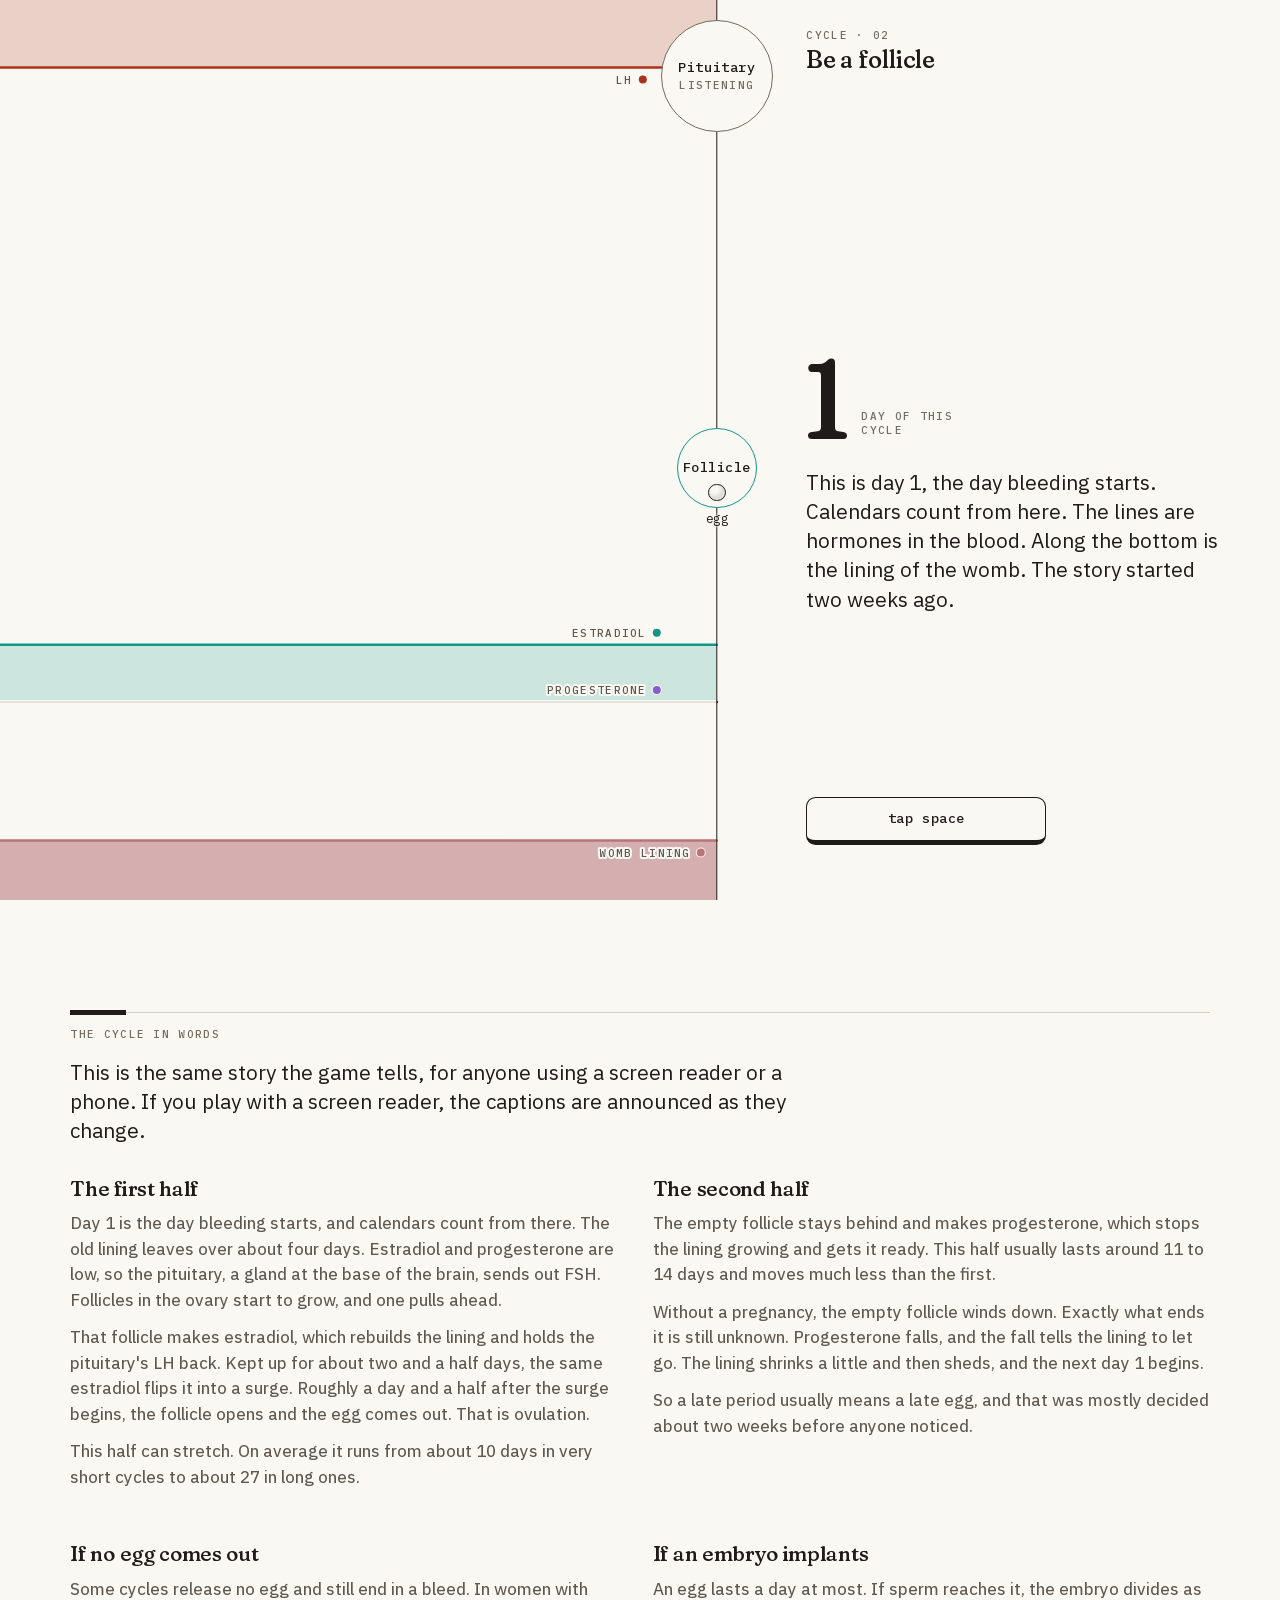
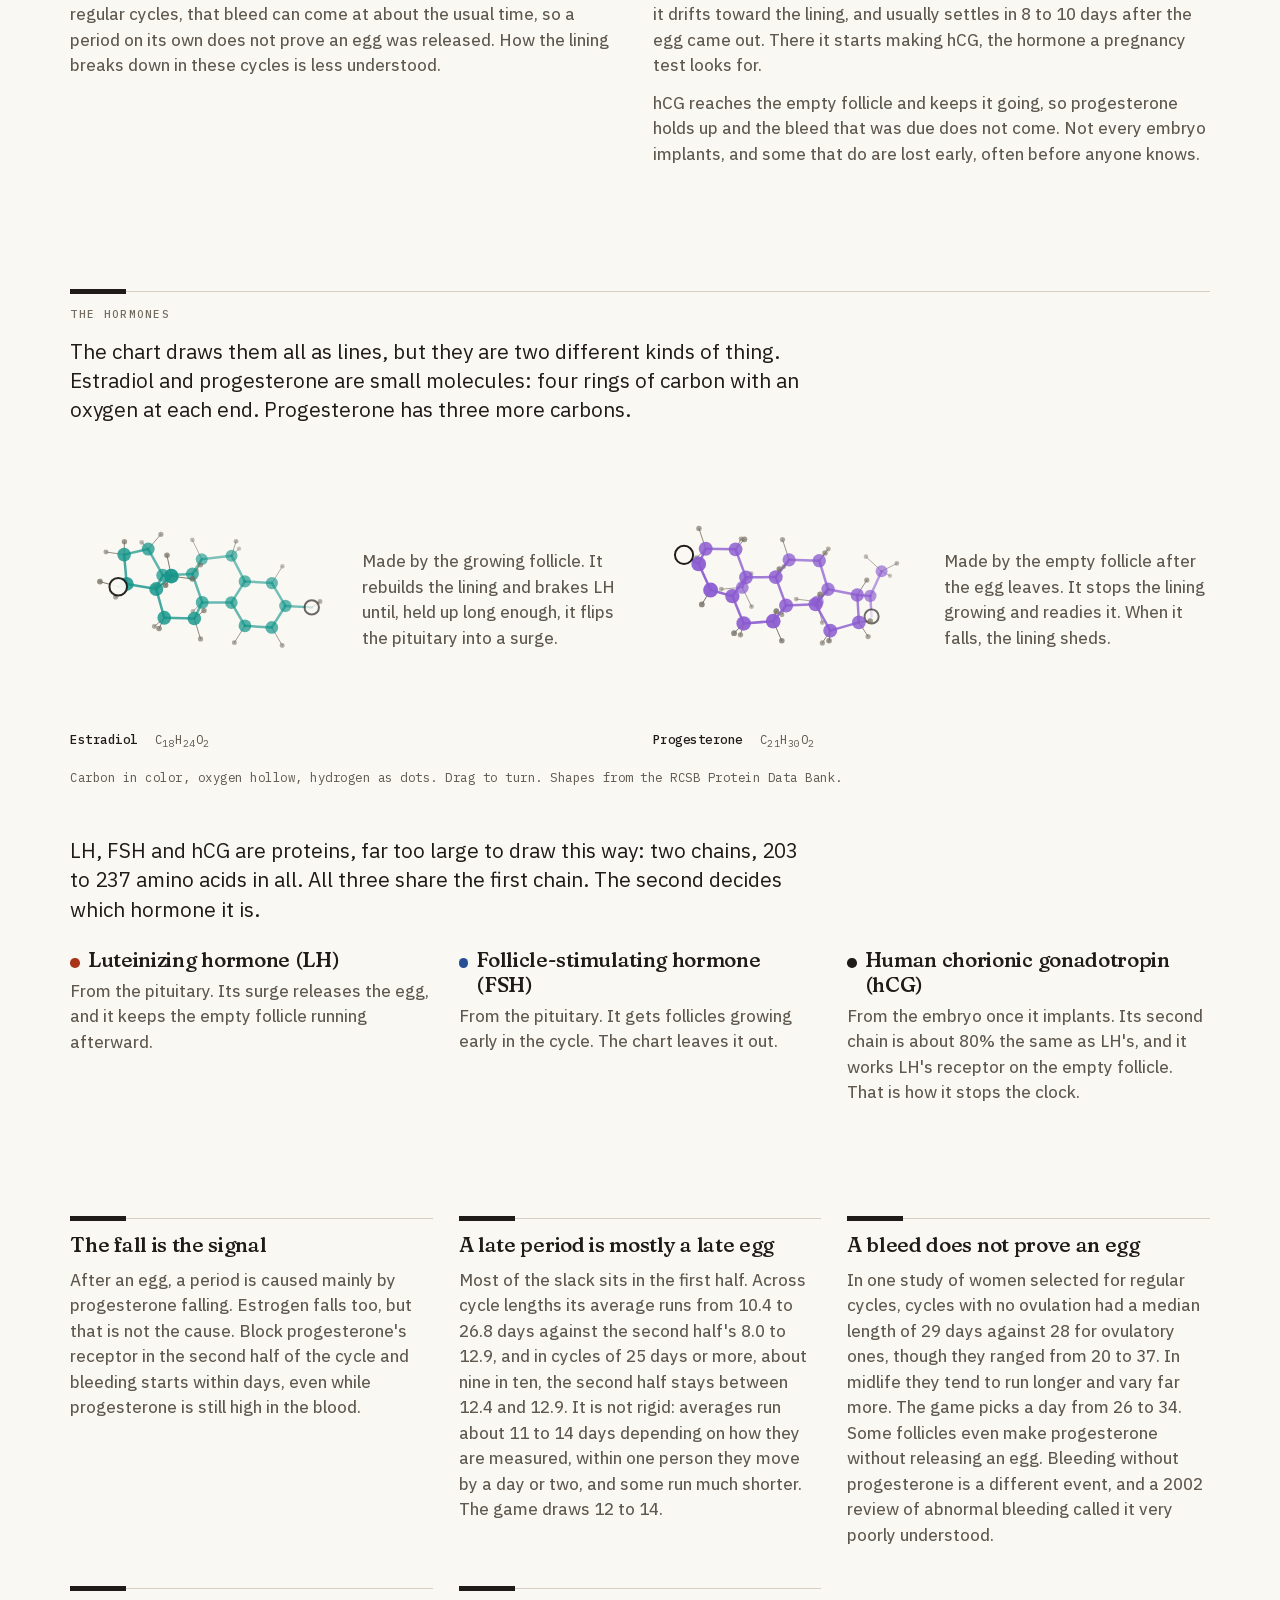
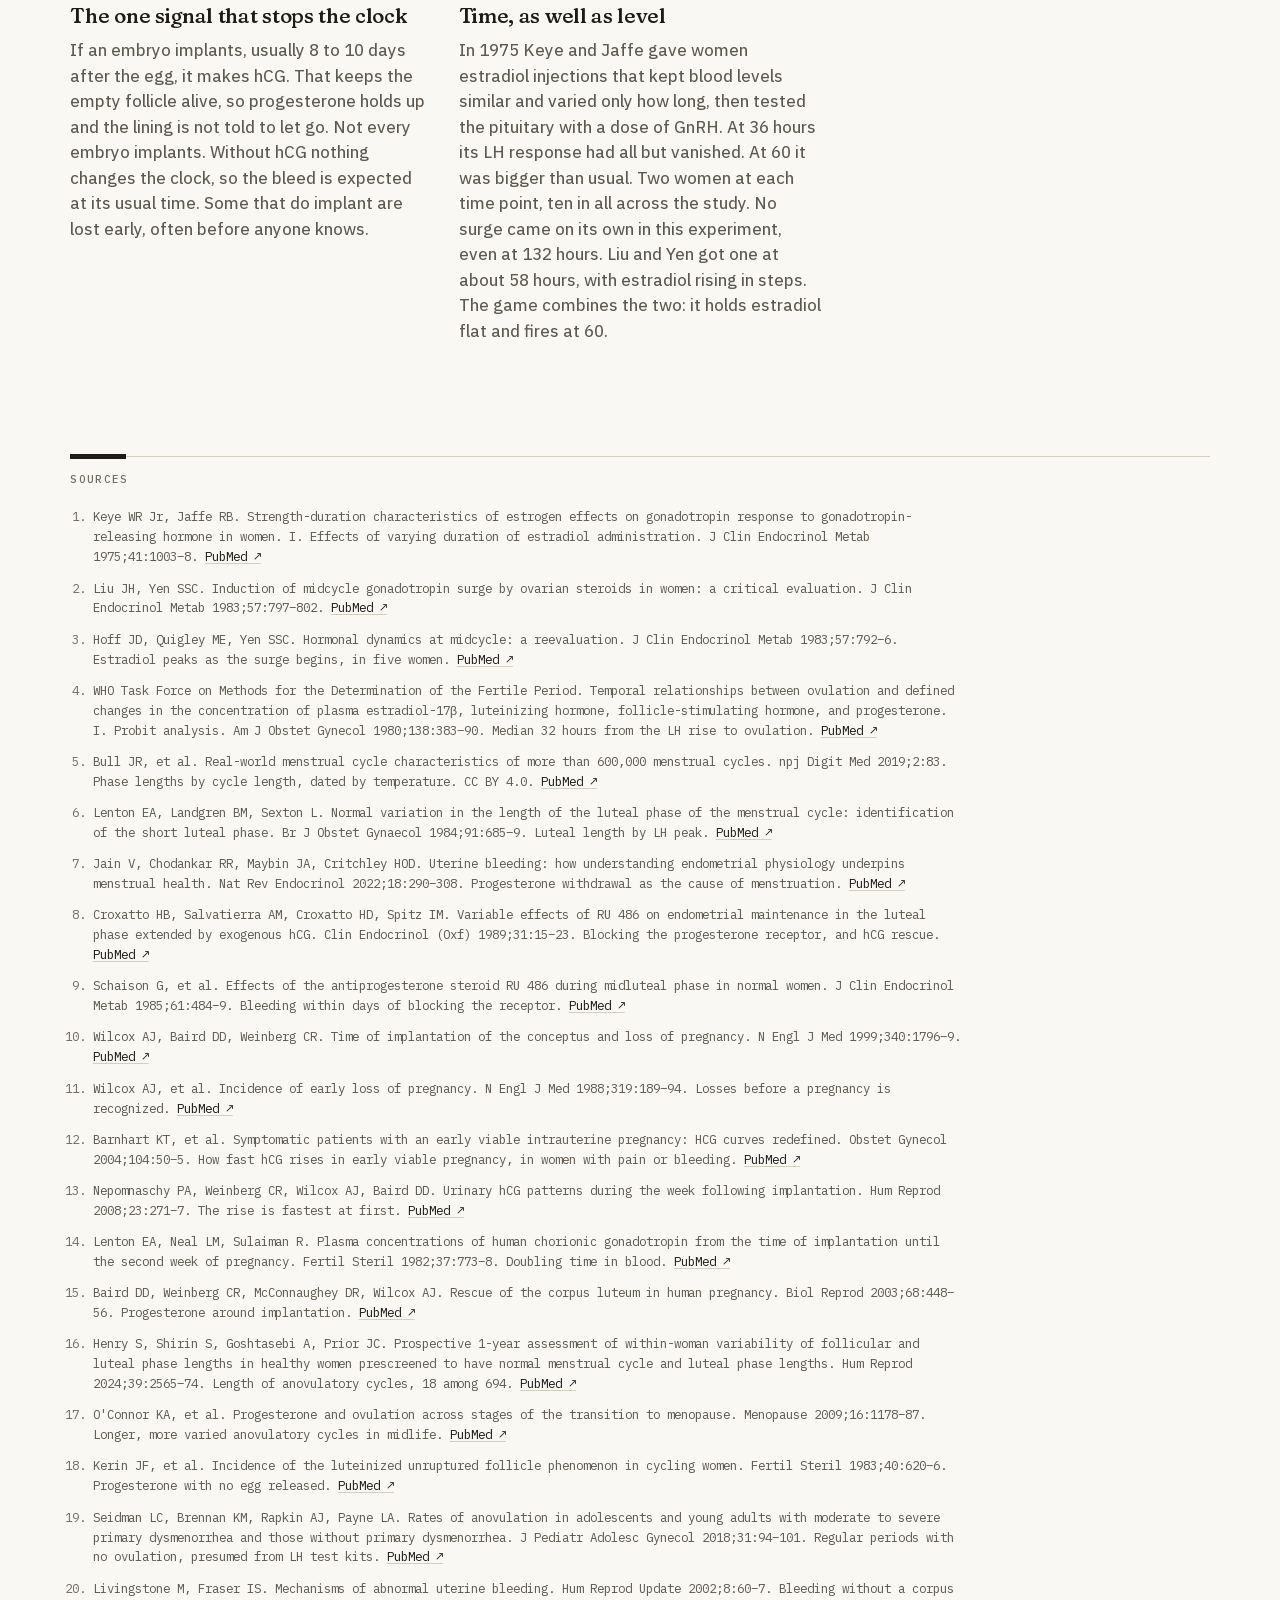
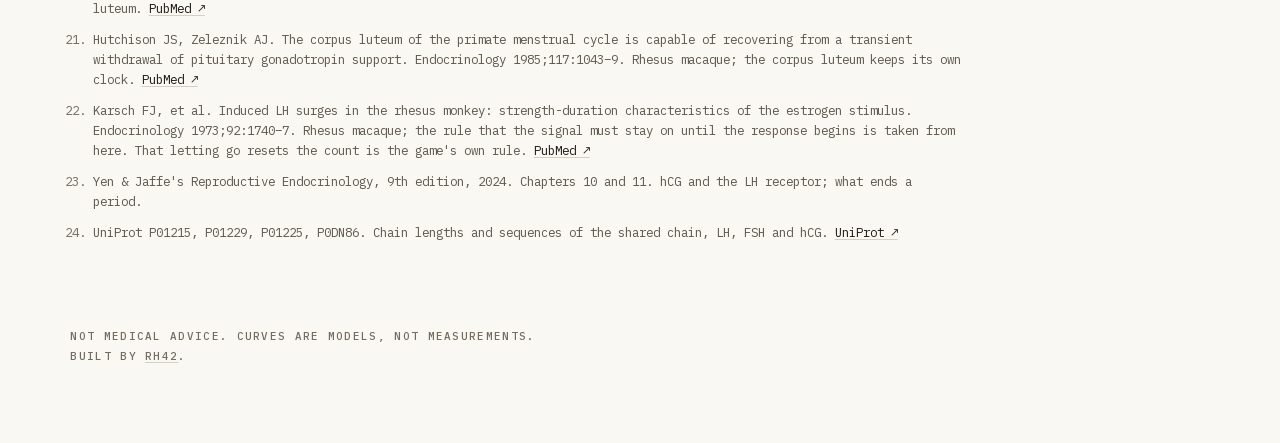
==== commit 05e150d3: "fixes" ====
--- a/loop/index.html
+++ b/loop/index.html
@@ -3,19 +3,19 @@
 <head>
 <meta charset="utf-8">
 <meta name="viewport" content="width=device-width, initial-scale=1">
-<title>One cycle</title>
+<title>Be a follicle</title>
 <meta name="description" content="Hold the space bar and run a menstrual cycle: estradiol, the LH surge, ovulation, progesterone, and the bleed that follows about two weeks later.">
 <meta name="robots" content="noindex">
 <link rel="icon" href="../favicon.svg" type="image/svg+xml">
 <link rel="stylesheet" href="../css/tokens.css?v=2">
 <link rel="stylesheet" href="../css/base.css">
 <link rel="stylesheet" href="../css/molecule.css">
-<link rel="stylesheet" href="loop.css?v=8">
+<link rel="stylesheet" href="loop.css?v=11">
 </head>
 <body>
 <noscript>
   <div style="max-width:62ch;margin:3rem auto;padding:0 1.5rem;font:400 16px/1.65 Georgia,serif">
-    <h1>One cycle</h1>
+    <h1>Be a follicle</h1>
     <p>A follicle makes estradiol, which rebuilds the lining and holds the pituitary back. Held up for about two and a half days, the same hormone flips the pituitary into an LH surge, and the surge releases the egg. The empty follicle then makes progesterone for about two weeks. When progesterone falls, the lining sheds. That is the bleed. If an embryo implants, it makes hCG, which keeps the empty follicle going, so progesterone holds up and there is no bleed.</p>
     <p><em>This page is interactive and needs JavaScript to draw itself. The summary above is the whole idea.</em></p>
   </div>
@@ -24,7 +24,6 @@
 <main>
   <a class="skip" href="#words">Skip the game and read the cycle in words</a>
   <section class="stage" id="stage" aria-labelledby="st-h">
-    <h1 id="st-h" class="sr-only">One cycle</h1>
     <div class="plot" id="plot" aria-hidden="true"></div>
 
     <div class="pit" id="pit" data-state="quiet" aria-hidden="true">
@@ -38,22 +37,19 @@
 
     <div class="future" id="future">
       <div class="slot">
-        <ol class="chain" id="chain">
-          <li data-c="e2">Estradiol rebuilds the lining and brakes LH.</li>
-          <li data-c="lh">Held up long enough, it fires an LH surge.</li>
-          <li data-c="egg-c">The surge releases the egg.</li>
-          <li data-c="p4">The empty follicle makes progesterone.</li>
-          <li data-c="blood">When progesterone falls, the lining sheds.</li>
-        </ol>
+        <header class="stage-mast">
+          <p class="label">Cycle · 02</p>
+          <h1 id="st-h">Be a follicle</h1>
+        </header>
         <div class="bars" id="bars"></div>
       </div>
       <p class="count" id="count-wrap"><span class="count-num" id="count">1</span><span class="label count-unit"><span id="count-unit">day of this cycle</span><span id="count-sub"></span></span></p>
-      <p class="say" id="say" aria-live="polite">This is day 1, the day bleeding starts. Calendars count from here. The story started two weeks ago. Tap space to start the clock.</p>
+      <p class="say" id="say" aria-live="polite">This is day 1, the day bleeding starts. Calendars count from here. The lines are hormones in the blood. Along the bottom is the lining of the womb. The story started two weeks ago.</p>
       <div class="controls">
         <kbd class="key" id="key">space</kbd>
         <button type="button" class="reset" id="reset" hidden>Start over</button>
       </div>
-      <p class="label speed" id="speed"></p>
+      <p class="label speed" id="speed" hidden></p>
     </div>
   </section>
 
@@ -170,7 +166,7 @@
     </footer>
   </div>
 </main>
-<script type="module" src="loop.js?v=13"></script>
+<script type="module" src="loop.js?v=17"></script>
 <script type="module" src="cast.js?v=3"></script>
 </body>
 </html>
--- a/loop/loop.css
+++ b/loop/loop.css
@@ -4,7 +4,7 @@
   --now: 56%;
   --lining: #B9747B; --blood: #8E1B2C;
   position: relative; height: 100svh; min-height: 36rem; overflow: hidden;
-  user-select: none; -webkit-user-select: none; touch-action: none; cursor: default;
+  user-select: none; -webkit-user-select: none; -webkit-touch-callout: none; touch-action: manipulation; cursor: default;
 }
 @media (prefers-color-scheme: dark) { .stage { --lining: #B9747B; --blood: #D0445A; } }
 .plot { position: absolute; inset: 0; }
@@ -72,17 +72,11 @@
   display: flex; flex-direction: column; padding: 1.75rem clamp(1.5rem, 4vw, 4rem) 1.75rem clamp(5.5rem, 7vw, 7rem);
 }
 .slot { min-height: 8.5rem; }
-.chain { list-style: none; margin: 0; padding: 0; font: var(--f-body); color: var(--ink-3); }
-.chain li { position: relative; padding-left: 1.1rem; transition: color var(--t-quick); }
-.chain li::before { content: ''; position: absolute; left: 0; top: .48em; width: .55rem; height: .55rem; border-radius: 50%; background: var(--c); opacity: .3; transition: opacity var(--t-quick); }
-.chain li.done { color: var(--ink-2); }
-.chain li.done::before { opacity: .7; }
-.chain li.now { color: var(--ink); }
-.chain li.now::before { opacity: 1; }
-.chain .egg-c { --c: var(--ink); }
+.stage-mast { margin: 0 0 1.25rem; }
+.stage-mast p { margin: 0; }
+.stage-mast h1 { margin: .35rem 0 0; font: var(--f-chart-title); font-variation-settings: 'SOFT' 100; letter-spacing: -.015em; }
 
 .bars { display: none; }
-.future[data-mode='summary'] .chain { display: none; }
 .future[data-mode='summary'] .bars { display: block; }
 .bars-head { display: flex; gap: 1rem; margin: 0 0 .5rem; }
 .bars-head i { font-style: normal; }
@@ -107,6 +101,7 @@
 .controls { display: flex; align-items: center; gap: 1.5rem; flex-wrap: wrap; }
 .key {
   display: inline-flex; align-items: center; justify-content: center; width: 15rem; height: 3rem;
+  touch-action: none;
   border: 1.5px solid var(--ink); border-bottom-width: 5px; border-radius: .6rem; background: var(--paper);
   font: var(--f-ui); letter-spacing: var(--track-mono); color: var(--ink);
   transition: translate 60ms, border-bottom-width 60ms, background var(--t-quick), color var(--t-quick), opacity var(--t-quick);
@@ -125,6 +120,8 @@
 .reset:hover { color: var(--ink); text-decoration-color: currentColor; }
 .reset[hidden] { display: none; }
 .speed { margin: .8rem 0 0; }
+/* keeps its line while hidden, so the count and caption don't jump when it appears */
+.speed[hidden] { display: block; visibility: hidden; }
 
 .stage.jolt { animation: jolt 380ms var(--ease); }
 @keyframes jolt { 15% { transform: translateY(5px); } 40% { transform: translateY(-3px); } 70% { transform: translateY(1px); } }
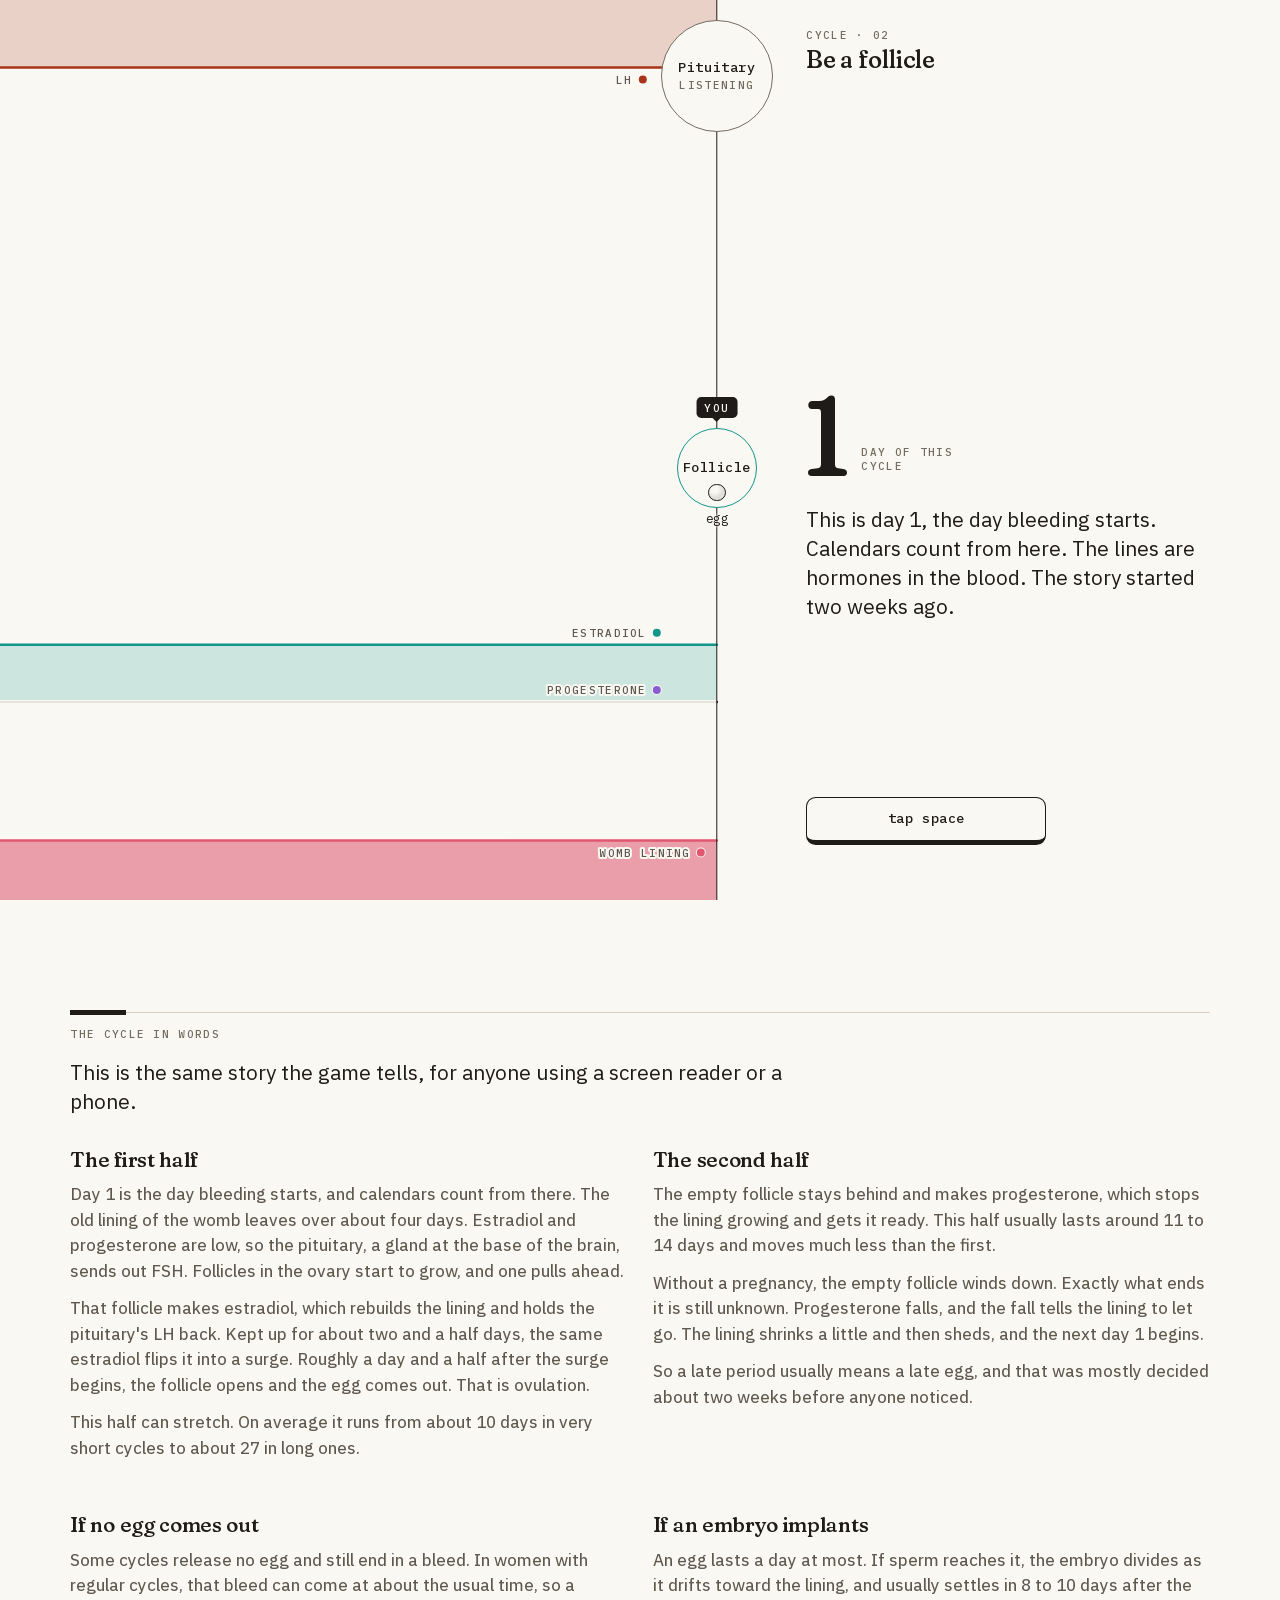
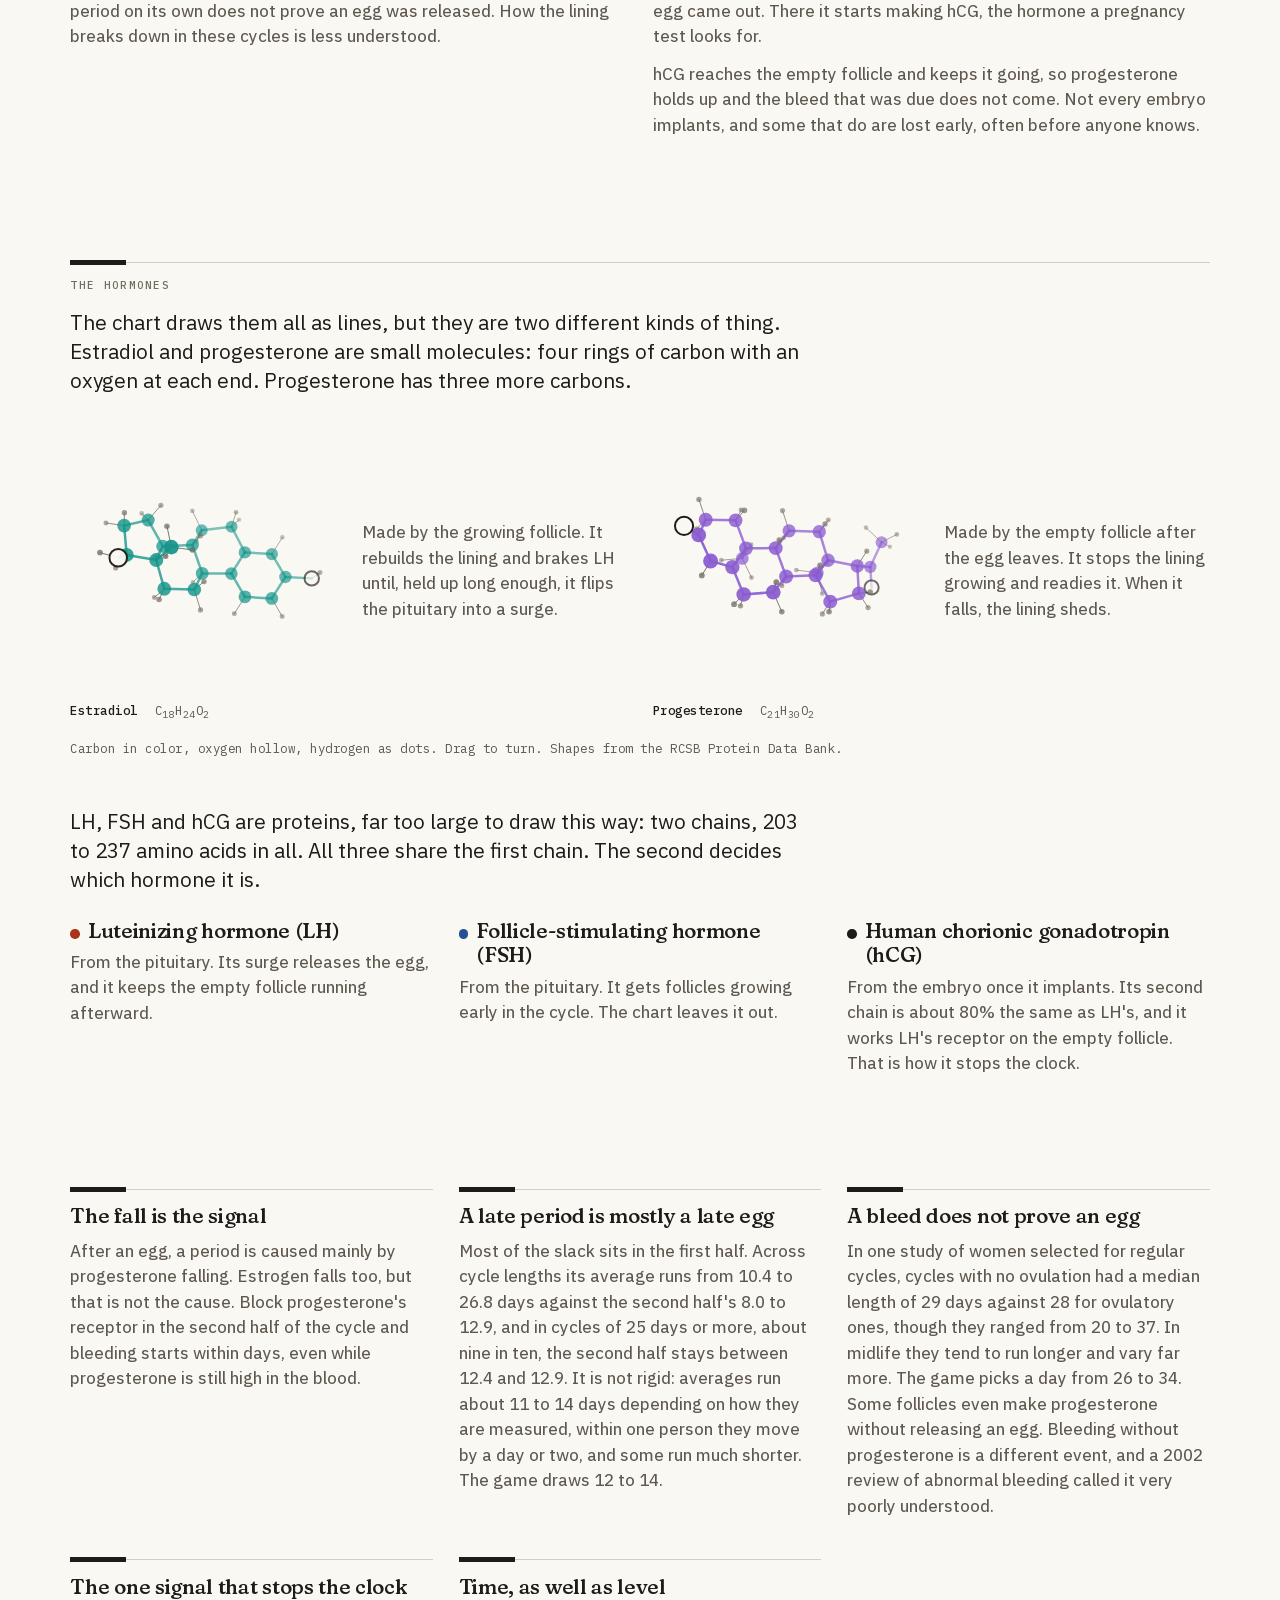
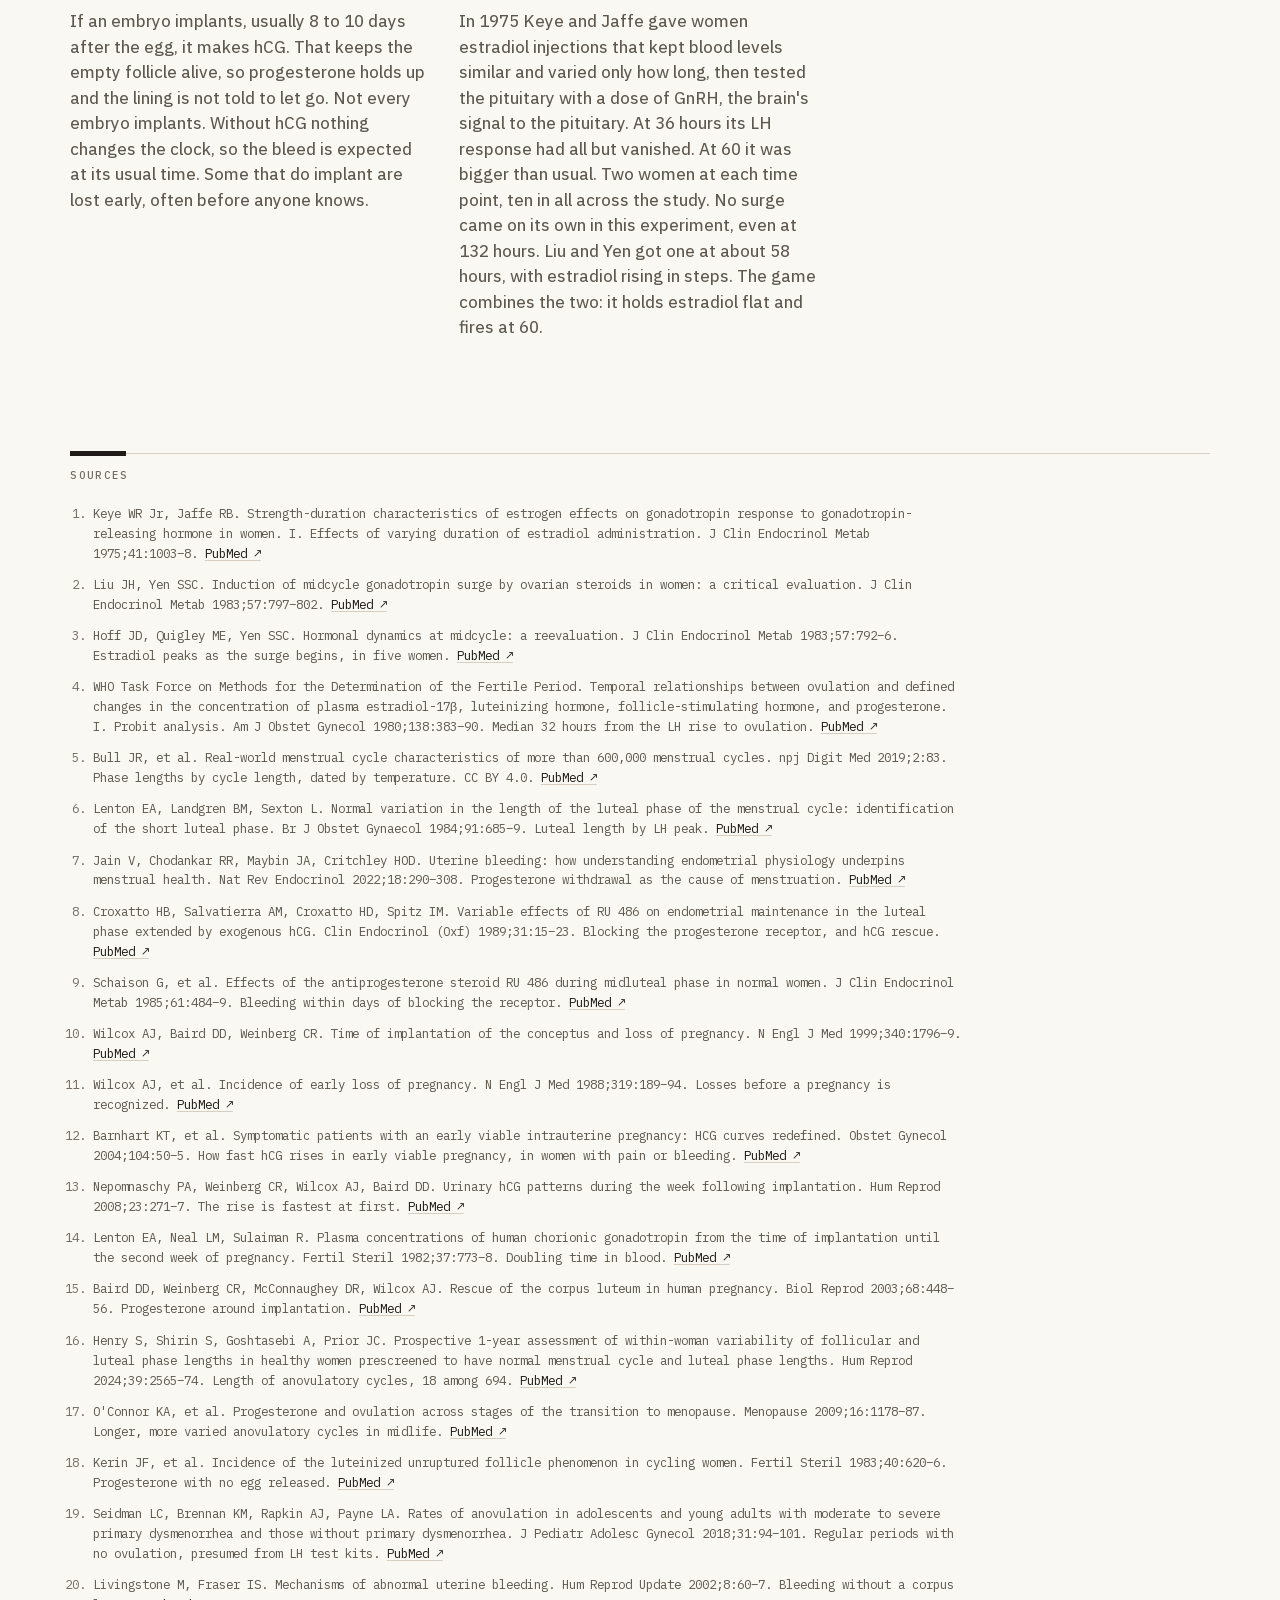
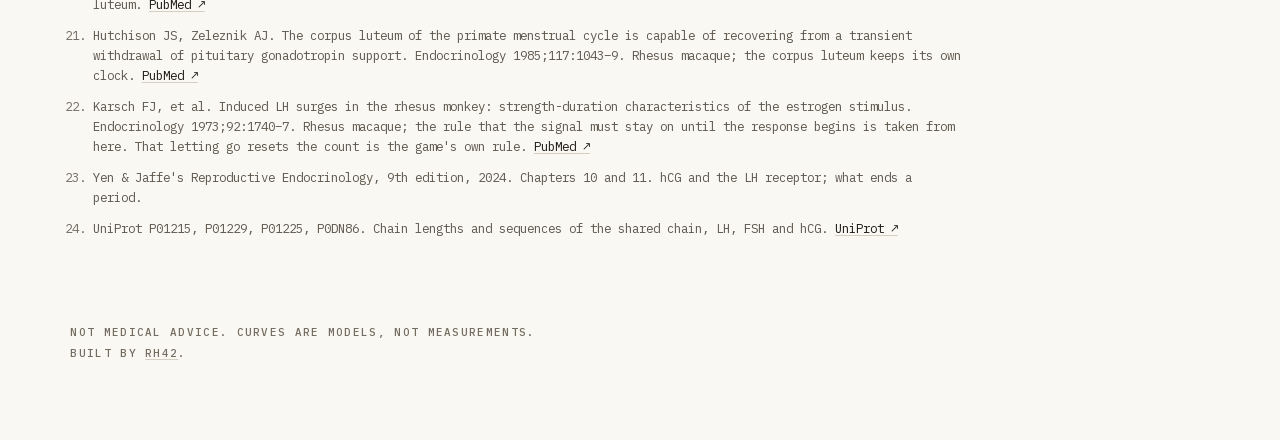
==== commit df5466ec: "copy, colors, screenreaders skip, pause, blood splash, YOU" ====
--- a/loop/index.html
+++ b/loop/index.html
@@ -10,7 +10,7 @@
 <link rel="stylesheet" href="../css/tokens.css?v=2">
 <link rel="stylesheet" href="../css/base.css">
 <link rel="stylesheet" href="../css/molecule.css">
-<link rel="stylesheet" href="loop.css?v=11">
+<link rel="stylesheet" href="loop.css?v=18">
 </head>
 <body>
 <noscript>
@@ -30,7 +30,8 @@
       <span class="organ-name">Pituitary</span>
       <span class="organ-state" id="pit-state">listening</span>
     </div>
-    <div class="ov" id="ov" data-state="follicle" aria-hidden="true">
+    <div class="ov" id="ov" data-state="follicle" data-you="true" aria-hidden="true">
+      <span class="you">You</span>
       <span class="organ-name" id="ov-name">Follicle</span>
       <span class="egg"></span>
     </div>
@@ -40,28 +41,32 @@
         <header class="stage-mast">
           <p class="label">Cycle · 02</p>
           <h1 id="st-h">Be a follicle</h1>
+          <p class="sr-only">The game here is visual. The same story is told in words below.</p>
         </header>
-        <div class="bars" id="bars"></div>
+        <div class="bars" id="bars" aria-hidden="true"></div>
       </div>
-      <p class="count" id="count-wrap"><span class="count-num" id="count">1</span><span class="label count-unit"><span id="count-unit">day of this cycle</span><span id="count-sub"></span></span></p>
-      <p class="say" id="say" aria-live="polite">This is day 1, the day bleeding starts. Calendars count from here. The lines are hormones in the blood. Along the bottom is the lining of the womb. The story started two weeks ago.</p>
+      <p class="count" id="count-wrap" aria-hidden="true"><span class="count-num" id="count">1</span><span class="label count-unit"><span id="count-unit">day of this cycle</span><span id="count-sub"></span></span></p>
+      <p class="say" id="say" aria-hidden="true">This is day 1, the day bleeding starts. Calendars count from here. The lines are hormones in the blood. The story started two weeks ago.</p>
       <div class="controls">
-        <kbd class="key" id="key">space</kbd>
-        <button type="button" class="reset" id="reset" hidden>Start over</button>
+        <kbd class="key" id="key" aria-hidden="true">space</kbd>
+        <span class="text-btns">
+          <button type="button" class="text-btn" id="pause" hidden>Pause</button>
+          <button type="button" class="text-btn" id="reset" hidden>Start over</button>
+        </span>
       </div>
-      <p class="label speed" id="speed" hidden></p>
+      <p class="label speed" id="speed" aria-hidden="true" hidden></p>
     </div>
   </section>
 
   <div class="page">
-    <p class="narrow">This version is built for a keyboard and a wide screen. Open it on a laptop to hold the space bar.</p>
+    <p class="narrow">The game needs a bigger screen. The same story is told in words below.</p>
     <section class="words" id="words" aria-labelledby="words-h">
       <div class="tab"><h2 id="words-h" class="label">The cycle in words</h2></div>
-      <p class="cast-lede">This is the same story the game tells, for anyone using a screen reader or a phone. If you play with a screen reader, the captions are announced as they change.</p>
+      <p class="cast-lede">This is the same story the game tells, for anyone using a screen reader or a phone.</p>
       <div class="words-grid grid">
         <article>
           <h3>The first half</h3>
-          <p>Day 1 is the day bleeding starts, and calendars count from there. The old lining leaves over about four days. Estradiol and progesterone are low, so the pituitary, a gland at the base of the brain, sends out FSH. Follicles in the ovary start to grow, and one pulls ahead.</p>
+          <p>Day 1 is the day bleeding starts, and calendars count from there. The old lining of the womb leaves over about four days. Estradiol and progesterone are low, so the pituitary, a gland at the base of the brain, sends out FSH. Follicles in the ovary start to grow, and one pulls ahead.</p>
           <p>That follicle makes estradiol, which rebuilds the lining and holds the pituitary's LH back. Kept up for about two and a half days, the same estradiol flips it into a surge. Roughly a day and a half after the surge begins, the follicle opens and the egg comes out. That is ovulation.</p>
           <p>This half can stretch. On average it runs from about 10 days in very short cycles to about 27 in long ones.</p>
         </article>
@@ -107,7 +112,8 @@
       </div>
     </section>
 
-    <section class="notes grid" aria-label="What the cycle shows">
+    <section class="notes grid" aria-labelledby="notes-h">
+      <h2 id="notes-h" class="sr-only">What the cycle shows</h2>
       <article class="tab">
         <h3>The fall is the signal</h3>
         <p>After an egg, a period is caused mainly by progesterone falling. Estrogen falls too, but that is not the cause. Block progesterone's receptor in the second half of the cycle and bleeding starts within days, even while progesterone is still high in the blood.</p>
@@ -126,7 +132,7 @@
       </article>
       <article class="tab">
         <h3>Time, as well as level</h3>
-        <p>In 1975 Keye and Jaffe gave women estradiol injections that kept blood levels similar and varied only how long, then tested the pituitary with a dose of GnRH. At 36 hours its LH response had all but vanished. At 60 it was bigger than usual. Two women at each time point, ten in all across the study. No surge came on its own in this experiment, even at 132 hours. Liu and Yen got one at about 58 hours, with estradiol rising in steps. The game combines the two: it holds estradiol flat and fires at 60.</p>
+        <p>In 1975 Keye and Jaffe gave women estradiol injections that kept blood levels similar and varied only how long, then tested the pituitary with a dose of GnRH, the brain's signal to the pituitary. At 36 hours its LH response had all but vanished. At 60 it was bigger than usual. Two women at each time point, ten in all across the study. No surge came on its own in this experiment, even at 132 hours. Liu and Yen got one at about 58 hours, with estradiol rising in steps. The game combines the two: it holds estradiol flat and fires at 60.</p>
       </article>
     </section>
 
@@ -166,7 +172,7 @@
     </footer>
   </div>
 </main>
-<script type="module" src="loop.js?v=17"></script>
+<script type="module" src="loop.js?v=28"></script>
 <script type="module" src="cast.js?v=3"></script>
 </body>
 </html>
--- a/loop/loop.css
+++ b/loop/loop.css
@@ -2,11 +2,12 @@
    line, top to bottom in the order the signal travels. Right of it is empty future. */
 .stage {
   --now: 56%;
-  --lining: #B9747B; --blood: #8E1B2C;
+  --lining: #DF5770; --blood: #8E1B2C; --blood-text: var(--blood);
   position: relative; height: 100svh; min-height: 36rem; overflow: hidden;
   user-select: none; -webkit-user-select: none; -webkit-touch-callout: none; touch-action: manipulation; cursor: default;
 }
-@media (prefers-color-scheme: dark) { .stage { --lining: #B9747B; --blood: #D0445A; } }
+/* blood stays deep red in both modes; as text on the dark paper it needs a lighter red */
+@media (prefers-color-scheme: dark) { .stage { --lining: #C1789A; --blood-text: #D6303A; } }
 .plot { position: absolute; inset: 0; }
 .plot svg { display: block; width: 100%; height: 100%; }
 
@@ -16,7 +17,7 @@
 .e2 { --c: var(--e2); } .lh { --c: var(--lh); } .p4 { --c: var(--p4); } .lining { --c: var(--lining); } .blood { --c: var(--blood); } .hcg { --c: var(--ink); }
 .plot .area { fill: var(--c); }
 .plot .edge { stroke: var(--c); }
-.plot .dot { fill: var(--c); stroke: none; }
+.plot .dot, .plot .bleed { fill: var(--c); stroke: none; }
 .plot .now { stroke: var(--ink); stroke-width: 1; }
 /* progesterone at zero would otherwise draw a purple line along the floor all month */
 .plot .floor-mask { stroke: var(--paper); stroke-width: 4; }
@@ -63,6 +64,14 @@
 }
 .ov[data-state='empty'] .egg { translate: 0 14rem; opacity: 0; margin-top: .3rem; transition: translate 4s linear, opacity 1.2s ease-in 2.8s; }
 .ov[data-state='spent'] .egg, .ov[data-embryo='true'] .egg { display: none; }
+.you {
+  position: absolute; left: 50%; bottom: calc(100% + .7rem); translate: -50% 0;
+  padding: .2rem .5rem; border-radius: .3rem; background: var(--ink); color: var(--paper);
+  font: var(--f-label); letter-spacing: var(--track-label); text-transform: uppercase;
+  transition: opacity var(--t-scene);
+}
+.you::after { content: ''; position: absolute; left: 50%; top: 100%; translate: -50% 0; border: .3rem solid transparent; border-top-color: var(--ink); }
+.ov[data-you='false'] .you { opacity: 0; }
 .plot .embryo .shell { fill: color-mix(in oklab, var(--ink) 8%, var(--paper)); stroke: var(--ink); stroke-width: 1.5; }
 .plot .embryo .cell { fill: var(--paper); stroke: var(--ink); stroke-width: 1; }
 .plot .embryo-name { text-anchor: start; }
@@ -71,7 +80,8 @@
   position: absolute; left: var(--now); right: 0; top: 0; bottom: 0;
   display: flex; flex-direction: column; padding: 1.75rem clamp(1.5rem, 4vw, 4rem) 1.75rem clamp(5.5rem, 7vw, 7rem);
 }
-.slot { min-height: 8.5rem; }
+/* fits the title plus a four-bar summary, so nothing below moves when the bars appear */
+.slot { min-height: 11.25rem; }
 .stage-mast { margin: 0 0 1.25rem; }
 .stage-mast p { margin: 0; }
 .stage-mast h1 { margin: .35rem 0 0; font: var(--f-chart-title); font-variation-settings: 'SOFT' 100; letter-spacing: -.015em; }
@@ -94,7 +104,7 @@
 .count[data-state='fading'] .count-num { color: var(--ink-3); }
 .count[data-state='fired'] .count-num { color: var(--lh); }
 .count[data-state='luteal'] .count-num { color: var(--p4); }
-.count[data-state='shed'] .count-num { color: var(--blood); }
+.count[data-state='shed'] .count-num { color: var(--blood-text); }
 .say { margin: 1.1rem 0 auto; font: var(--f-lede); max-width: 28rem; min-height: 5.6em; transition: opacity 180ms; }
 .say.swap { opacity: 0; }
 
@@ -112,13 +122,15 @@
 .key.invite { background: var(--ink); color: var(--paper); }
 .key.nope { animation: nope 320ms var(--ease); }
 @keyframes nope { 20% { transform: translateX(-7px); } 45% { transform: translateX(6px); } 70% { transform: translateX(-3px); } }
-.reset {
+.text-btns { display: flex; gap: 1.5rem; }
+.text-btn {
   padding: .35rem 0; background: none; border: 0; cursor: pointer;
   font: var(--f-mono); letter-spacing: var(--track-mono); color: var(--ink-2);
   text-decoration: underline; text-decoration-color: var(--rule); text-underline-offset: .18em;
 }
-.reset:hover { color: var(--ink); text-decoration-color: currentColor; }
-.reset[hidden] { display: none; }
+.text-btn:hover { color: var(--ink); text-decoration-color: currentColor; }
+/* hidden buttons keep their space, so the key doesn't jump when they appear */
+.text-btn[hidden] { display: inline-block; visibility: hidden; }
 .speed { margin: .8rem 0 0; }
 /* keeps its line while hidden, so the count and caption don't jump when it appears */
 .speed[hidden] { display: block; visibility: hidden; }
@@ -165,11 +177,13 @@
 .sources li::marker { color: var(--ink-3); }
 .sources a { white-space: nowrap; color: var(--ink); }
 
-/* this version is built for a keyboard and a wide screen */
+/* the game needs room on both axes; below it the page is the words alone */
 .narrow { display: none; }
-@media (max-width: 819px) {
+@media (max-width: 819px), (max-height: 499px) {
   .stage { display: none; }
   .narrow { display: block; margin: 3rem 0 0; font: var(--f-lede); }
+}
+@media (max-width: 819px) {
   .notes article, .cast-big article, .words-grid article { grid-column: 1 / -1; }
   .cast-small .mol, .cast-small .cast-text { grid-column: span 6; }
 }
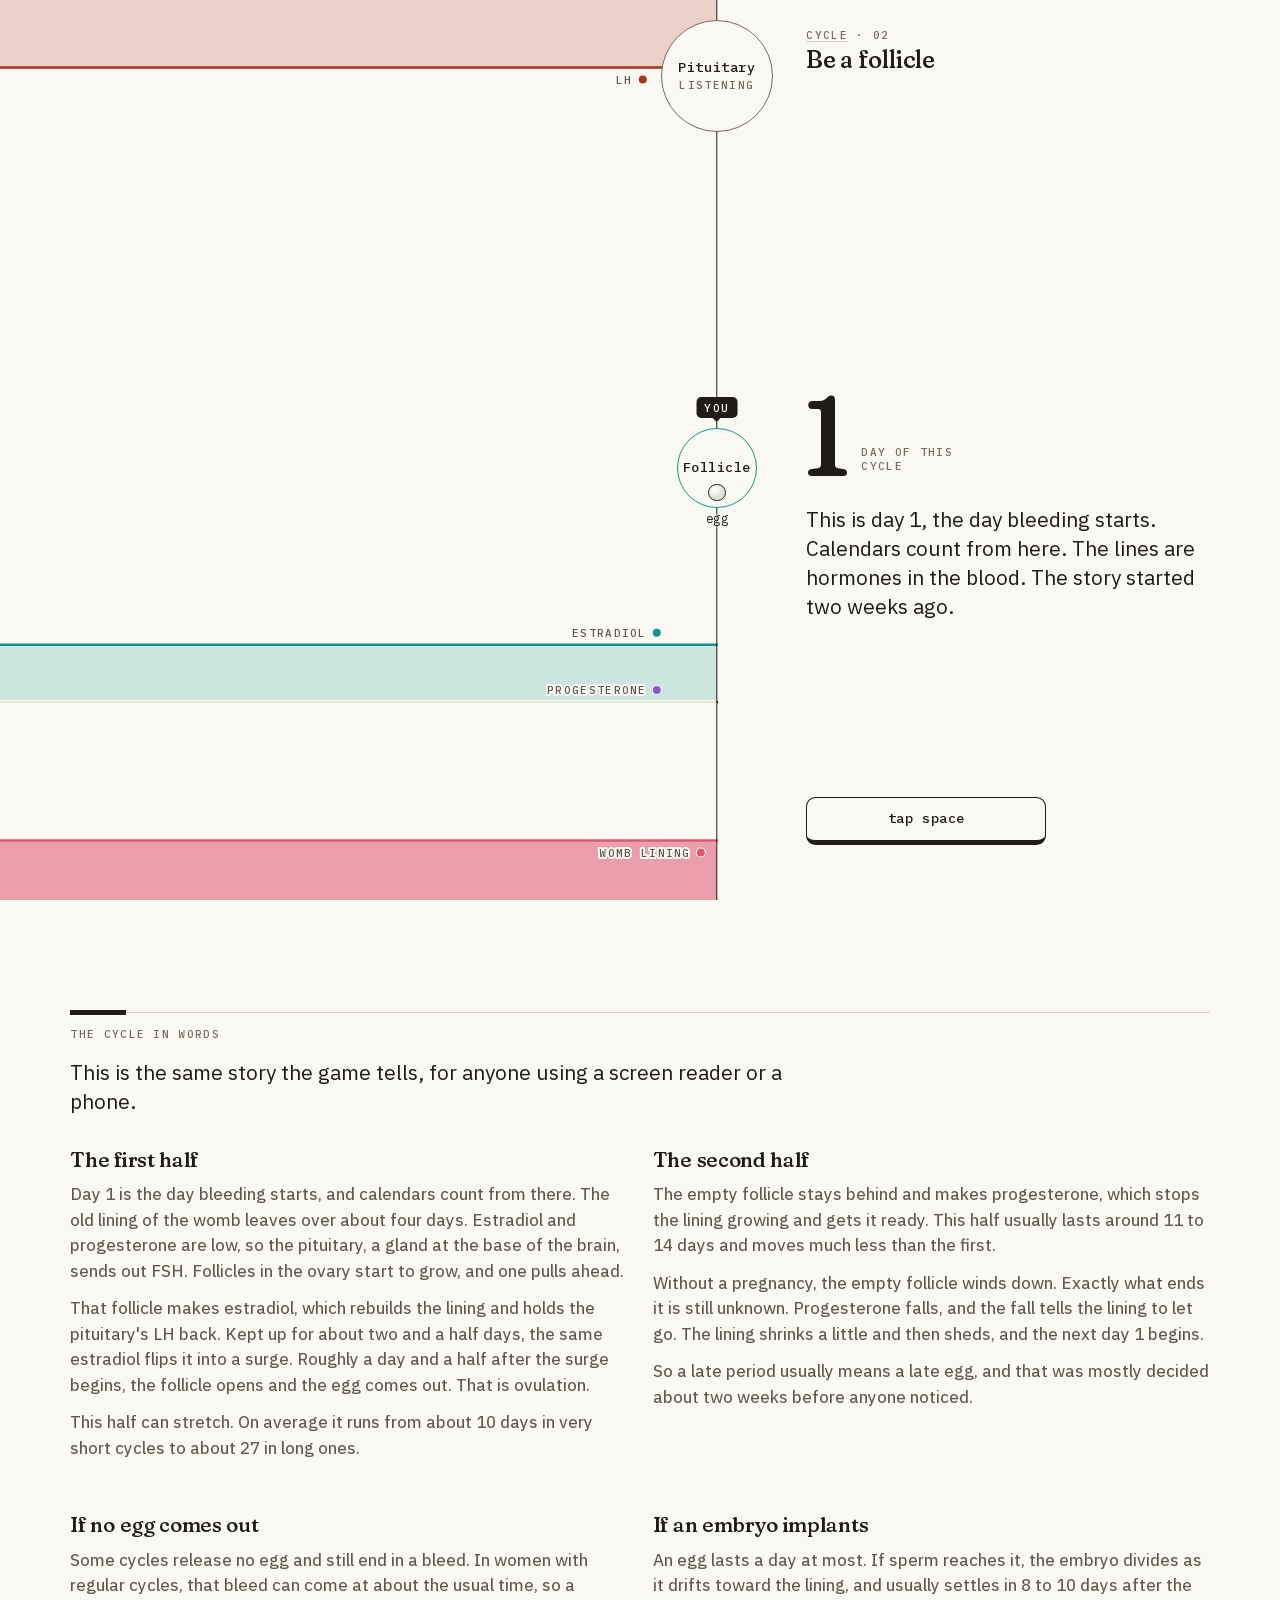
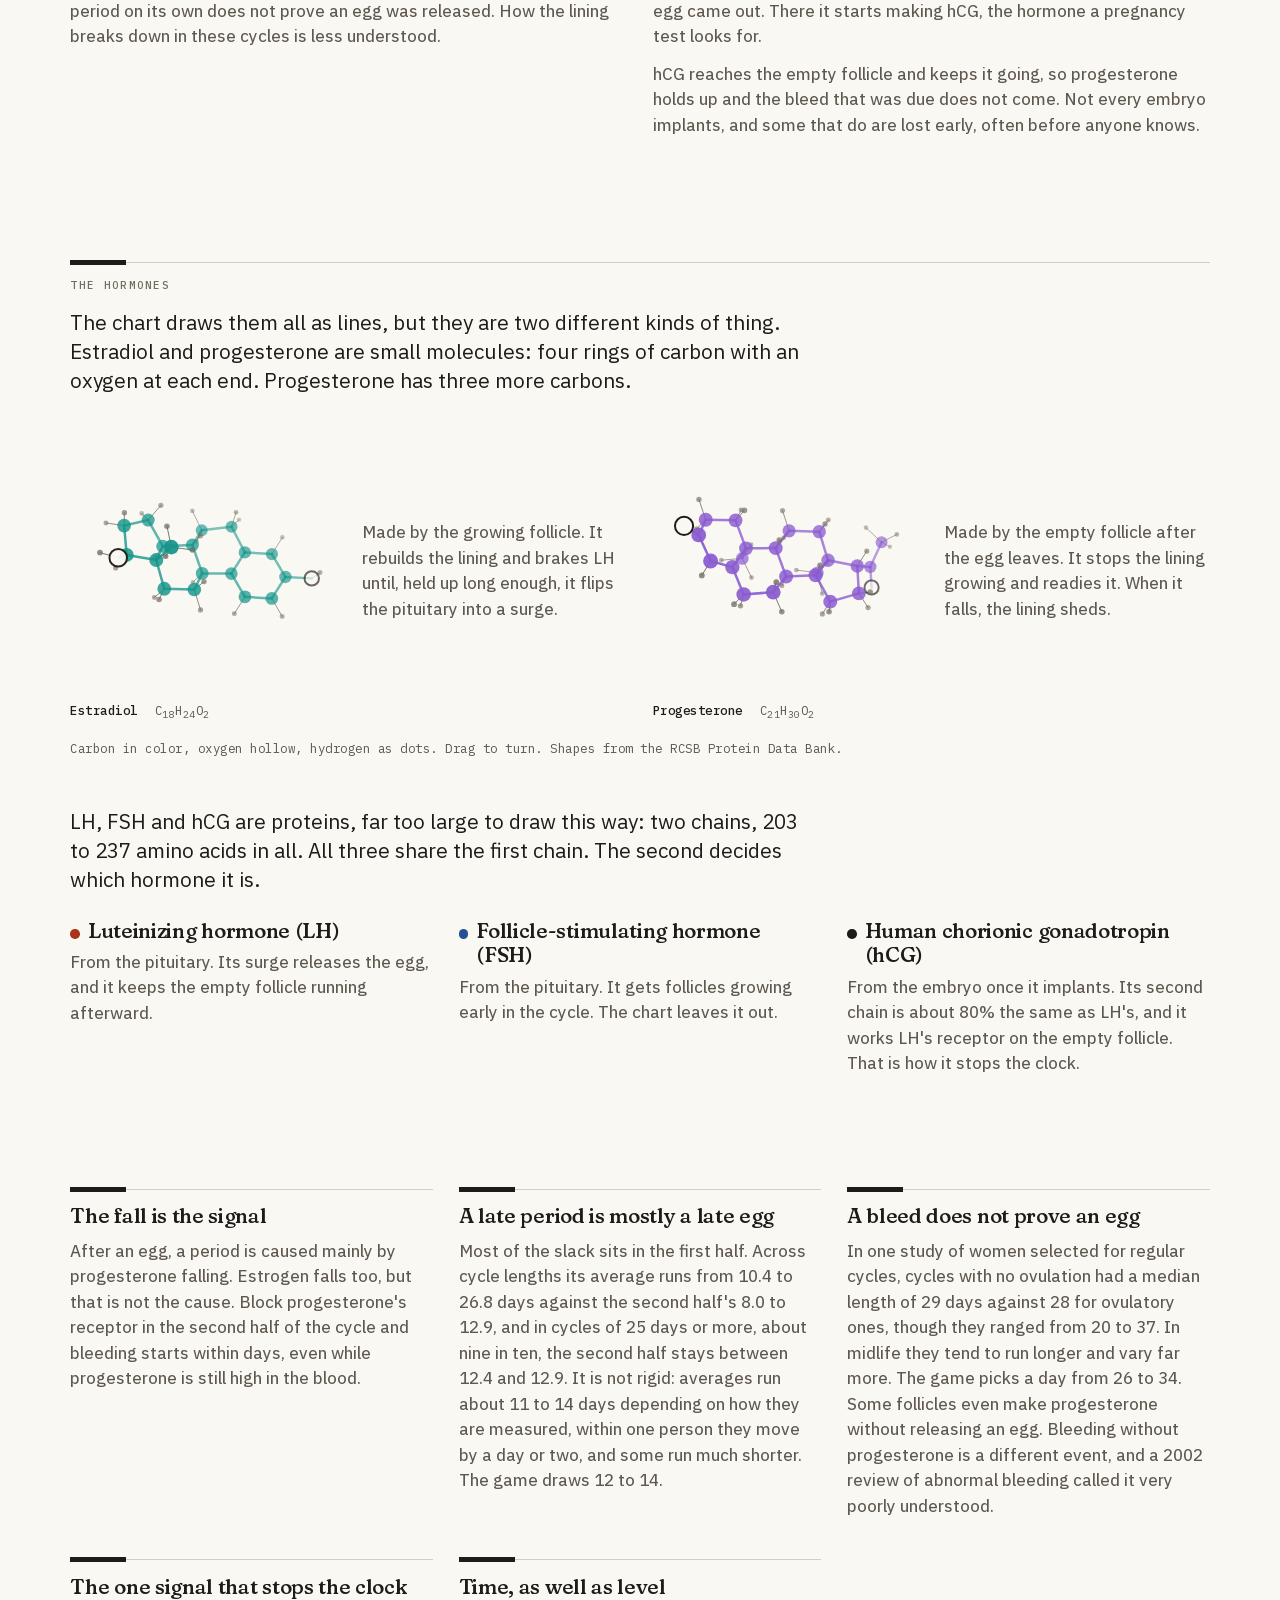
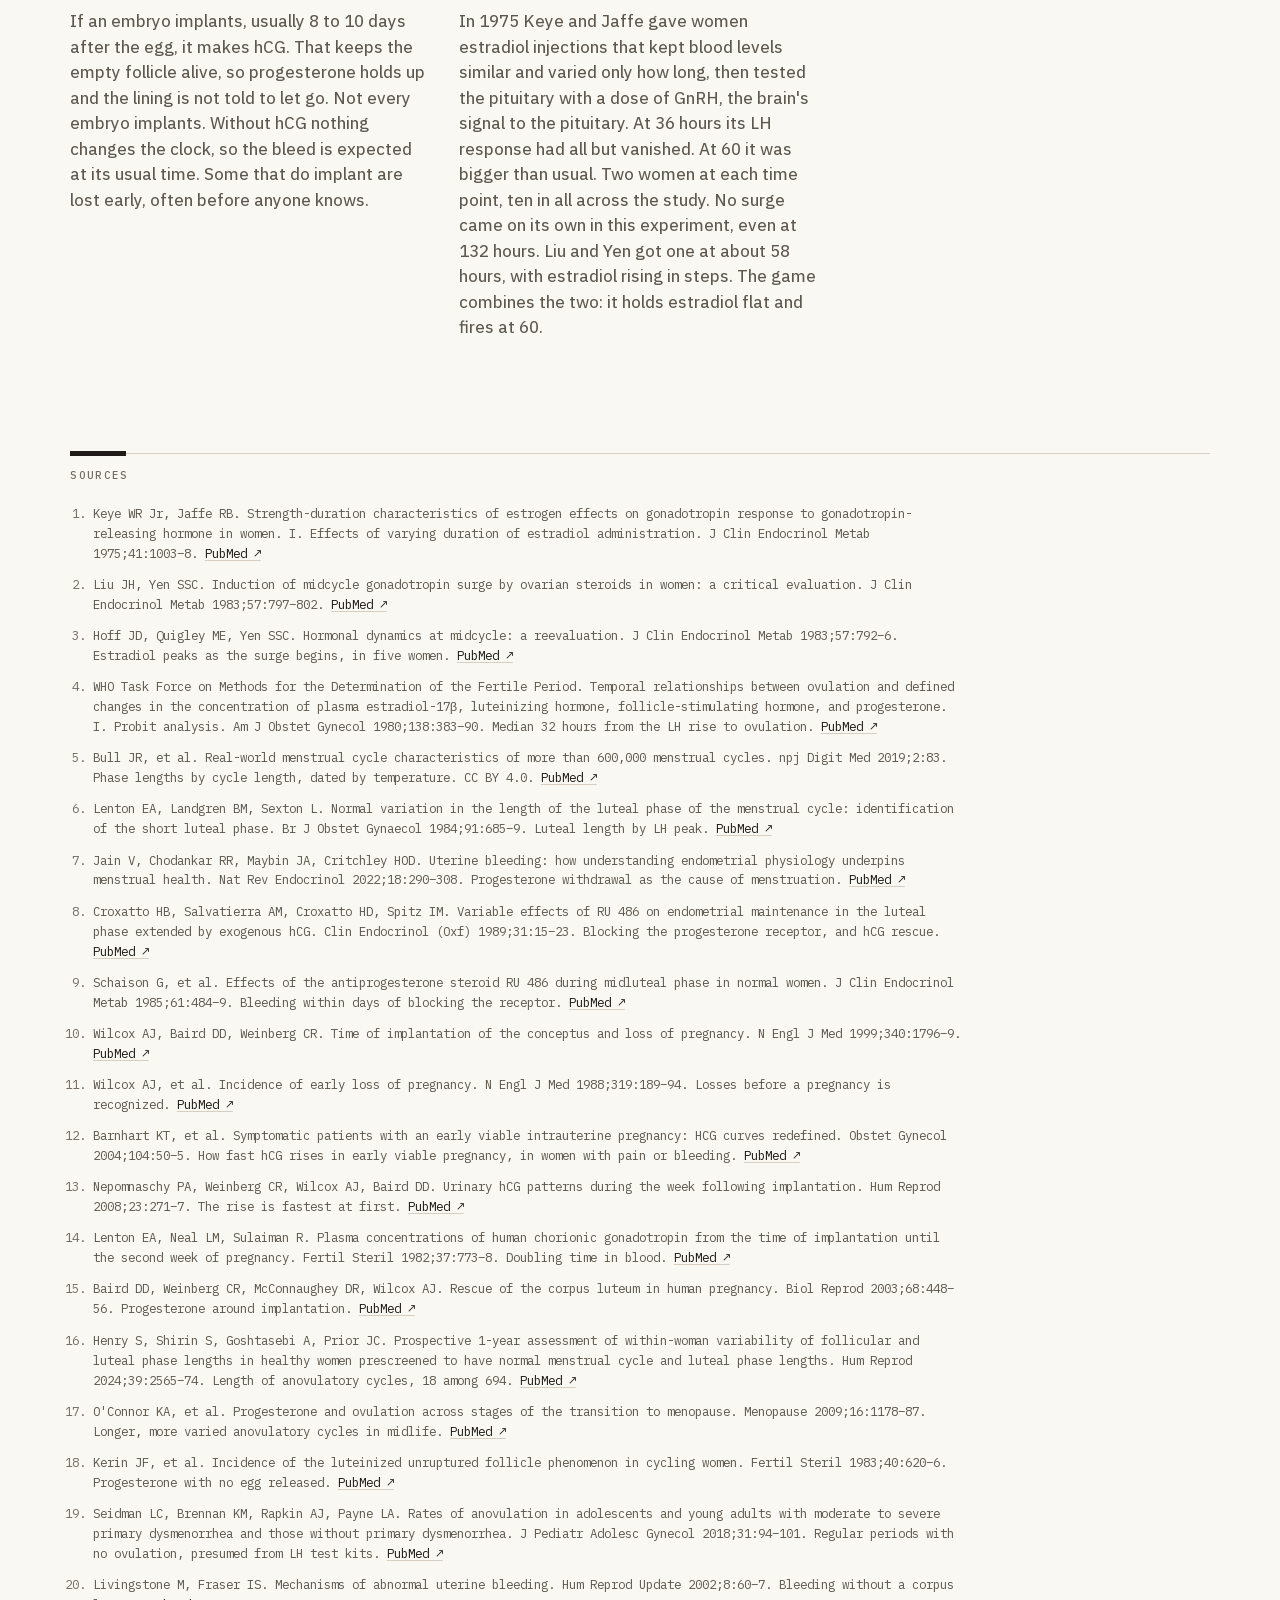
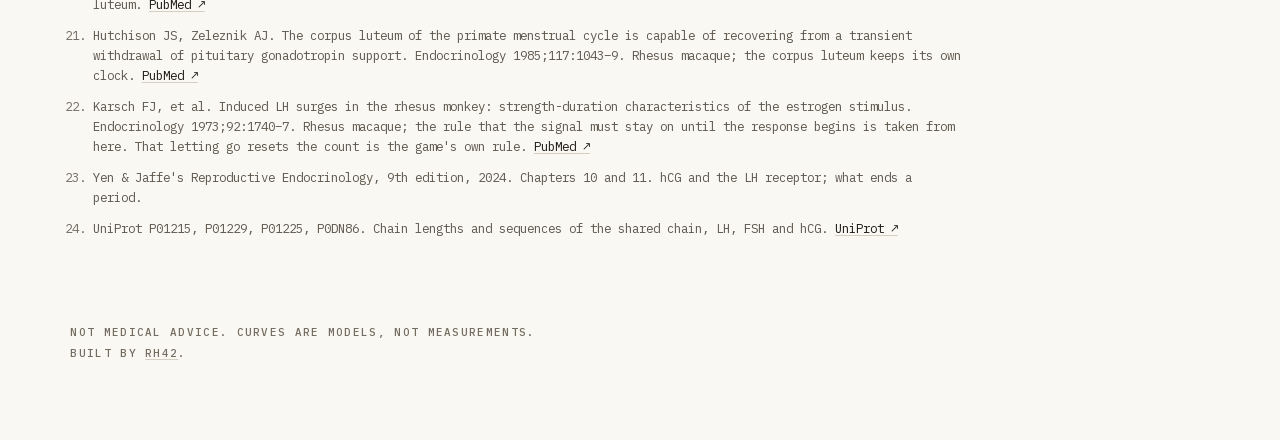
==== commit b8ea79cb: "link back to homepage" ====
--- a/loop/index.html
+++ b/loop/index.html
@@ -39,7 +39,7 @@
     <div class="future" id="future">
       <div class="slot">
         <header class="stage-mast">
-          <p class="label">Cycle · 02</p>
+          <p class="label"><a href="../">Cycle</a> · 02</p>
           <h1 id="st-h">Be a follicle</h1>
           <p class="sr-only">The game here is visual. The same story is told in words below.</p>
         </header>
